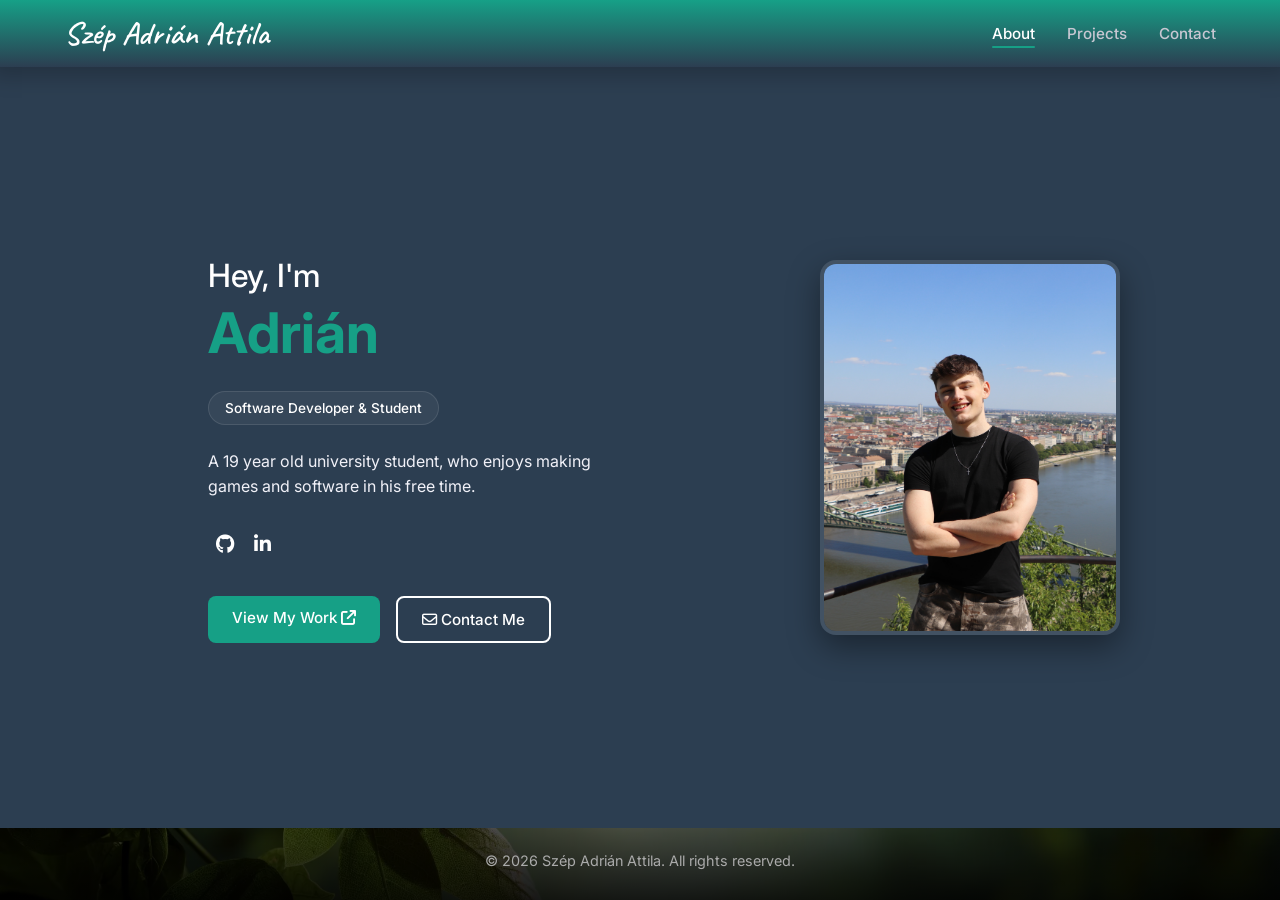
==== index.html @ e3cbb8a6 "Added alt to main image" ====
<!DOCTYPE html>
<html lang="en">
<head>
    <meta charset="UTF-8">
    <meta name="viewport" content="width=device-width, initial-scale=1.0">
    <title>Szép Adrián Attila - About</title>
    <link
        href="https://fonts.googleapis.com/css2?family=Caveat:wght@600&family=Inter:wght@300;400;500;600;700&display=swap"
        rel="stylesheet">
    <link rel="stylesheet" href="https://cdnjs.cloudflare.com/ajax/libs/font-awesome/6.4.0/css/all.min.css">
    <link rel="stylesheet" href="style/main.css">
    <link rel="stylesheet" href="style/index.css">
</head>
<body>
    <header>
        <nav class="navbar">
            <div class="logo">
                <span id="logo-name">Szép Adrián Attila</span>
            </div>
            <ul class="nav-links">
                <li><a href="index.html" class="active">About</a></li>
                <li><a href="projects.html">Projects</a></li>
                <li><a href="contact.html">Contact</a></li>
            </ul>
        </nav>
    </header>
    <main class="hero-section">
        <article class="hero-container">
            <div class="hero-content">
                <h1 class="greeting">Hey, I'm</h1>
                <h2 class="name">Adrián</h2>

                <div class="role-badge">
                    <i class="fa-solid fa-sparkles"></i> Software Developer & Student
                </div>
                <p class="bio">
                    A 19 year old university student, who enjoys making games and software in his free time.
                </p>
                <div class="social-icons">
                    <a href="https://github.com/szepad/"><i class="fa-brands fa-github"></i></a>
                    <a href="https://www.linkedin.com/in/adrian-szep/"><i class="fa-brands fa-linkedin-in"></i></a>
                </div>
                <div class="cta-buttons">
                    <a href="projects.html" class="btn btn-green">
                        View My Work <i class="fa-solid fa-arrow-up-right-from-square"></i>
                    </a>
                    <a href="contact.html" class="btn btn-transparent">
                        <i class="fa-regular fa-envelope"></i> Contact Me
                    </a>
                </div>
            </div>
        </article>
        <figure id="portre">
            <img src="media/en.JPG" alt="A smiling young man in a black t-shirt and camo shorts with arms crossed, overlooking Budapest and the Danube.">
        </figure>
    </main>
    <footer>
        <p>&copy; 2026 Szép Adrián Attila. All rights reserved.</p>
    </footer>
    <script src="scripts/main.js"></script>
</body>
</html>
---- style/main.css ----
/* 

bg - #2c3e51
green - #16a086

*/

* {
    margin: 0;
    padding: 0;
    box-sizing: border-box;
}

body {
    background-color: #2c3e51;
    /* background-image: radial-gradient(circle at 15% 50%, rgba(45, 20, 60, 0.4) 0%, transparent 50%),
        radial-gradient(circle at 85% 30%, rgba(20, 30, 80, 0.4) 0%, transparent 50%); */
    color: #ffffff;
    font-family: 'Inter', sans-serif;
    min-height: 100vh;
    display: flex;
    flex-direction: column;
    overflow-x: hidden;
}

header {
    color: #fff;
    position: sticky;
    top: 0;
    z-index: 100;
    height: 71px;
}

.navbar {
    display: flex;
    justify-content: space-between;
    align-items: center;
    padding: 1% 5%;
    margin: 0 auto;
    background-image: linear-gradient(to bottom, #16a087ff, #2c3e51bf);
    box-shadow: 0 0px 20px 10px rgba(0, 0, 0, 0.2);
}

.logo {
    font-family: 'Caveat', cursive;
    font-size: 2rem;
    font-weight: 600;
    color: #fff;
}

.nav-links {
    display: flex;
    list-style: none;
    gap: 2rem;
    align-items: center;
}

.nav-links a {
    text-decoration: none;
    color: #c7c7d2;
    font-size: 0.95rem;
    font-weight: 500;
    transition: color 0.3s ease;
    position: relative;
}

.nav-links a:hover,
.nav-links a.active {
    color: #ffffff;
}

.nav-links a.active::after {
    content: '';
    position: absolute;
    bottom: -5px;
    left: 0;
    width: 100%;
    height: 2px;
    background: linear-gradient(90deg, #16a086, #16a086);
    border-radius: 2px;
}

.cta-buttons {
    display: flex;
    gap: 1rem;
}

.btn {
    text-decoration: none;
    min-width: 150px;
    padding: 0.75rem 1.5rem;
    border-radius: 8px;
    font-weight: 500;
    font-size: 0.95rem;
    align-items: center;
    gap: 0.5rem;
    transition: opacity 0.3s ease;
    color: #fff;
    font-family: 'Inter', sans-serif;
    border-width: 0px;
}

.btn:hover {
    opacity: 0.8;
}

.btn-transparent {
    background-color: rgba(0,0,0,0);
    border: solid white 2px;
}

.btn-green {
    background-color: #16a086;
}

.btn-red {
    background-color: #e74c3c;
}

footer {
    color: #aaa;
    text-align: center;
    padding: 1.5rem 0;
    font-size: 0.9rem;
    height: 72px;

    background-image:
        linear-gradient(rgba(0, 0, 0, 0.7), rgba(0, 0, 0, 0.9)),
        url("../media/background.webp");
    background-size: cover;
    background-position: center;
    background-position-y: 0px;
    background-repeat: no-repeat;
}
---- style/index.css ----
.hero-section {
    padding-top: 5%;
    min-height: calc(100vh - 71px - 72px);
    display: flex;
    align-items: center;
    justify-content: space-between;
    gap: 2rem;
    
    max-width: 80%; 
    margin: 0 auto; 
    padding: 2rem;
}

.hero-container {
    display: flex;
    justify-content: space-between;
    align-items: center;
    flex: 1;
    padding: 0 5%;
    max-width: 70%;
    margin: 0 auto;
    width: 100%;
}

.hero-content {
    max-width: 75%;
}

.greeting {
    font-size: 2rem;
    font-weight: 500;
    margin-bottom: 0.2rem;
}

.name {
    font-size: 3.5rem;
    font-weight: 700;
    /* background: linear-gradient(90deg, #ff4d6d, #b92b27); */
    background: #16a086;
    background-clip: text;
    -webkit-background-clip: text;
    -webkit-text-fill-color: transparent;
    margin-bottom: 1.5rem;
}

.role-badge {
    display: inline-flex;
    align-items: center;
    background-color: rgba(255, 255, 255, 0.05);
    border: 1px solid rgba(255, 255, 255, 0.1);
    padding: 0.5rem 1rem;
    border-radius: 20px;
    font-size: 0.85rem;
    font-weight: 500;
    margin-bottom: 1.5rem;
}

.bio {
    color: #f1f1f8;
    line-height: 1.6;
    font-size: 1rem;
    margin-bottom: 2rem;
}

.social-icons {
    display: flex;
    gap: 1.2rem;
    margin-bottom: 2.5rem;
    margin-left: 0.5rem;
}

.social-icons a {
    color: #fff;
    font-size: 1.2rem;
    transition: transform 0.3s ease, color 0.3s ease;
}

.social-icons a:hover {
    color: #16a086;
    transform: translateY(-3px);
}

#portre img {
    width: 300px;
    max-width: 100%;
    height: auto;
    border-radius: 16px;
    border: 4px solid rgba(255, 255, 255, 0.1); 
    box-shadow: 0 12px 32px rgba(0, 0, 0, 0.4);
    transition: transform 0.3s ease, box-shadow 0.3s ease;
}

#portre img:hover {
    transform: translateY(-8px);
    box-shadow: 0 20px 40px rgba(0, 0, 0, 0.6);
    }

@media (max-width: 968px) {
    .hero-section {
        flex-direction: column;
        max-width: 95%;
    }

    .hero-container {
        flex-direction: column;
        text-align: center;
        padding-top: 2rem;
        max-width: 95%;
    }

    .hero-content {
        margin-bottom: 3rem;
        display: flex;
        flex-direction: column;
        align-items: center;
        max-width: 95%;
    }

    /* .nav-links {
        display: none;
    } */
}
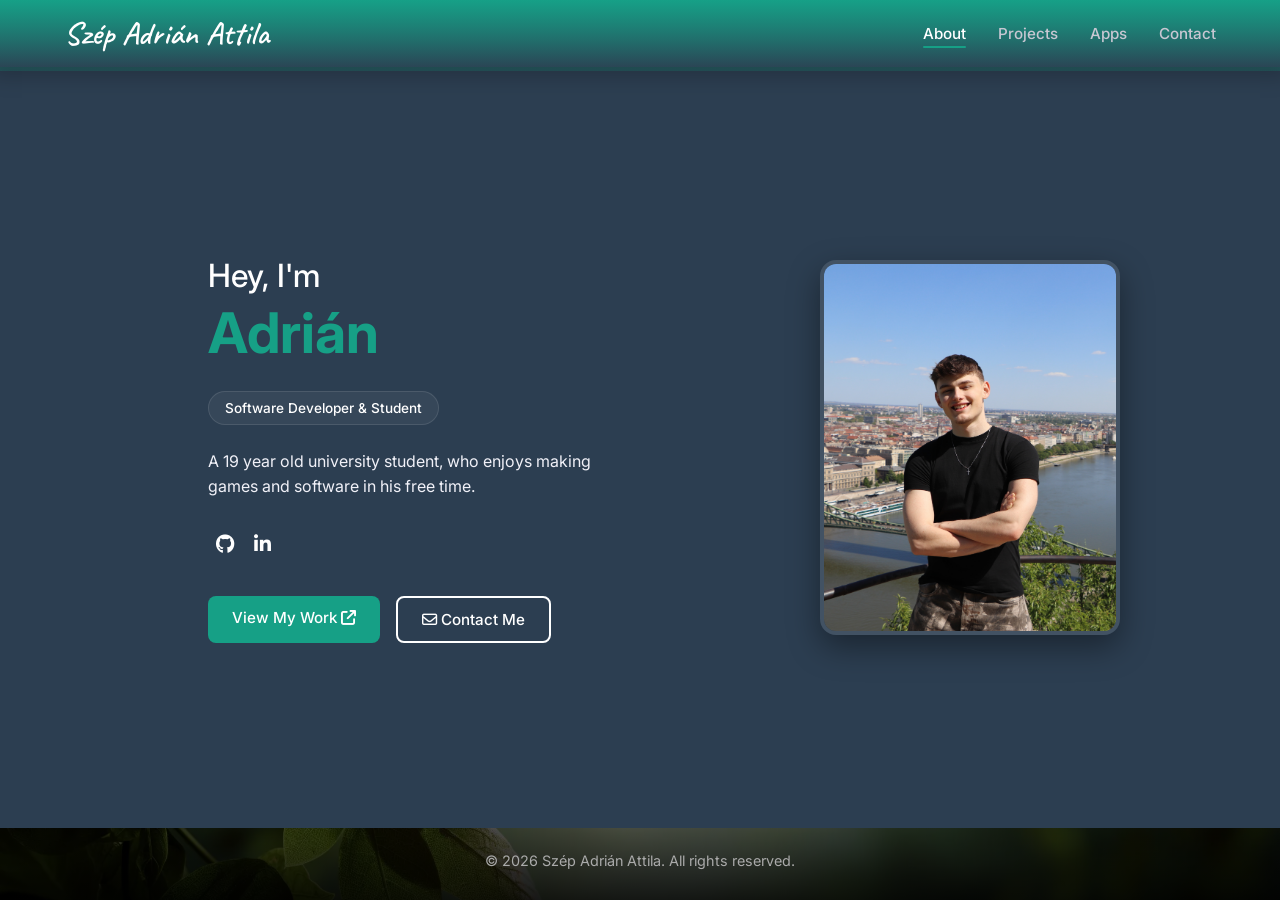
==== commit 0ad42aa1: "Apps page and privacy policy for bulkr. Also integrated web3forms for the contact page" ====
--- a/index.html
+++ b/index.html
@@ -5,8 +5,8 @@
     <meta name="viewport" content="width=device-width, initial-scale=1.0">
     <title>Szép Adrián Attila - About</title>
     <link
-        href="https://fonts.googleapis.com/css2?family=Caveat:wght@600&family=Inter:wght@300;400;500;600;700&display=swap"
-        rel="stylesheet">
+    href="https://fonts.googleapis.com/css2?family=Caveat:wght@600&family=Inter:wght@300;400;500;600;700&display=swap"
+    rel="stylesheet">
     <link rel="stylesheet" href="https://cdnjs.cloudflare.com/ajax/libs/font-awesome/6.4.0/css/all.min.css">
     <link rel="stylesheet" href="style/main.css">
     <link rel="stylesheet" href="style/index.css">
@@ -20,39 +20,42 @@
             <ul class="nav-links">
                 <li><a href="index.html" class="active">About</a></li>
                 <li><a href="projects.html">Projects</a></li>
+                <li><a href="apps.html">Apps</a></li>
                 <li><a href="contact.html">Contact</a></li>
             </ul>
         </nav>
     </header>
-    <main class="hero-section">
-        <article class="hero-container">
-            <div class="hero-content">
-                <h1 class="greeting">Hey, I'm</h1>
-                <h2 class="name">Adrián</h2>
+    <main>
+        <section class="hero-section">
+            <article class="hero-container">
+                <div class="hero-content">
+                    <h1 class="greeting">Hey, I'm</h1>
+                    <h2 class="name">Adrián</h2>
 
-                <div class="role-badge">
-                    <i class="fa-solid fa-sparkles"></i> Software Developer & Student
+                    <div class="role-badge">
+                        <i class="fa-solid fa-sparkles"></i> Software Developer & Student
+                    </div>
+                    <p class="bio">
+                        A 19 year old university student, who enjoys making games and software in his free time.
+                    </p>
+                    <div class="social-icons">
+                        <a href="https://github.com/szepad/" target="_blank"><i class="fa-brands fa-github"></i></a>
+                        <a href="https://www.linkedin.com/in/adrian-szep/" target="_blank"><i class="fa-brands fa-linkedin-in"></i></a>
+                    </div>
+                    <div class="cta-buttons">
+                        <a href="projects.html" class="btn btn-green">
+                            View My Work <i class="fa-solid fa-arrow-up-right-from-square"></i>
+                        </a>
+                        <a href="contact.html" class="btn btn-transparent">
+                            <i class="fa-regular fa-envelope"></i> Contact Me
+                        </a>
+                    </div>
                 </div>
-                <p class="bio">
-                    A 19 year old university student, who enjoys making games and software in his free time.
-                </p>
-                <div class="social-icons">
-                    <a href="https://github.com/szepad/"><i class="fa-brands fa-github"></i></a>
-                    <a href="https://www.linkedin.com/in/adrian-szep/"><i class="fa-brands fa-linkedin-in"></i></a>
-                </div>
-                <div class="cta-buttons">
-                    <a href="projects.html" class="btn btn-green">
-                        View My Work <i class="fa-solid fa-arrow-up-right-from-square"></i>
-                    </a>
-                    <a href="contact.html" class="btn btn-transparent">
-                        <i class="fa-regular fa-envelope"></i> Contact Me
-                    </a>
-                </div>
-            </div>
-        </article>
-        <figure id="portre">
-            <img src="media/en.JPG" alt="A smiling young man in a black t-shirt and camo shorts with arms crossed, overlooking Budapest and the Danube.">
-        </figure>
+            </article>
+            <figure id="portre">
+                <img src="media/en.JPG" alt="A smiling young man in a black t-shirt and camo shorts with arms crossed, overlooking Budapest and the Danube.">
+            </figure>
+        </section>
     </main>
     <footer>
         <p>&copy; 2026 Szép Adrián Attila. All rights reserved.</p>
--- a/style/main.css
+++ b/style/main.css
@@ -11,8 +11,16 @@
     box-sizing: border-box;
 }
 
+html, body {
+    background-color: #111111; 
+}
+
+main {
+    background-color: #2c3e51;
+}
+
 body {
-    background-color: #2c3e51;
+    /* background-color: #2c3e51; */
     /* background-image: radial-gradient(circle at 15% 50%, rgba(45, 20, 60, 0.4) 0%, transparent 50%),
         radial-gradient(circle at 85% 30%, rgba(20, 30, 80, 0.4) 0%, transparent 50%); */
     color: #ffffff;
@@ -29,6 +37,8 @@
     top: 0;
     z-index: 100;
     height: 71px;
+    background-color: #16a086;
+    background-image: linear-gradient(to bottom, #16a087ff, #2c3e51bf);
 }
 
 .navbar {
--- a/style/index.css
+++ b/style/index.css
@@ -90,10 +90,10 @@
     transition: transform 0.3s ease, box-shadow 0.3s ease;
 }
 
-#portre img:hover {
+/* #portre img:hover {
     transform: translateY(-8px);
     box-shadow: 0 20px 40px rgba(0, 0, 0, 0.6);
-    }
+} */
 
 @media (max-width: 968px) {
     .hero-section {
@@ -119,4 +119,10 @@
     /* .nav-links {
         display: none;
     } */
+}
+
+@media (max-width: 475px) {
+    .cta-buttons {
+        flex-direction: column;
+    }
 }
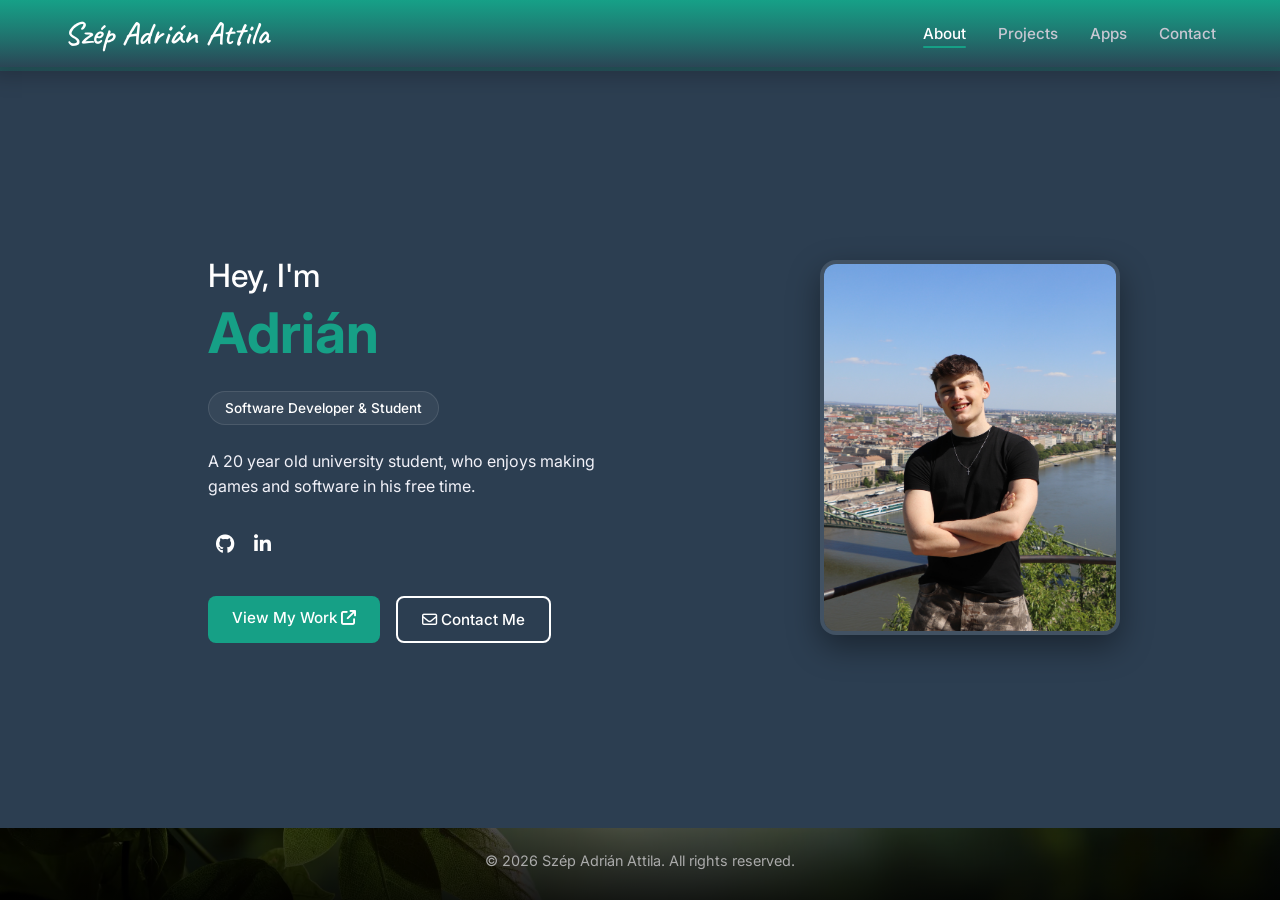
==== commit 70976bea: "Changed 19 to 20 and also some typos" ====
--- a/index.html
+++ b/index.html
@@ -36,7 +36,7 @@
                         <i class="fa-solid fa-sparkles"></i> Software Developer & Student
                     </div>
                     <p class="bio">
-                        A 19 year old university student, who enjoys making games and software in his free time.
+                        A 20 year old university student, who enjoys making games and software in his free time.
                     </p>
                     <div class="social-icons">
                         <a href="https://github.com/szepad/" target="_blank"><i class="fa-brands fa-github"></i></a>
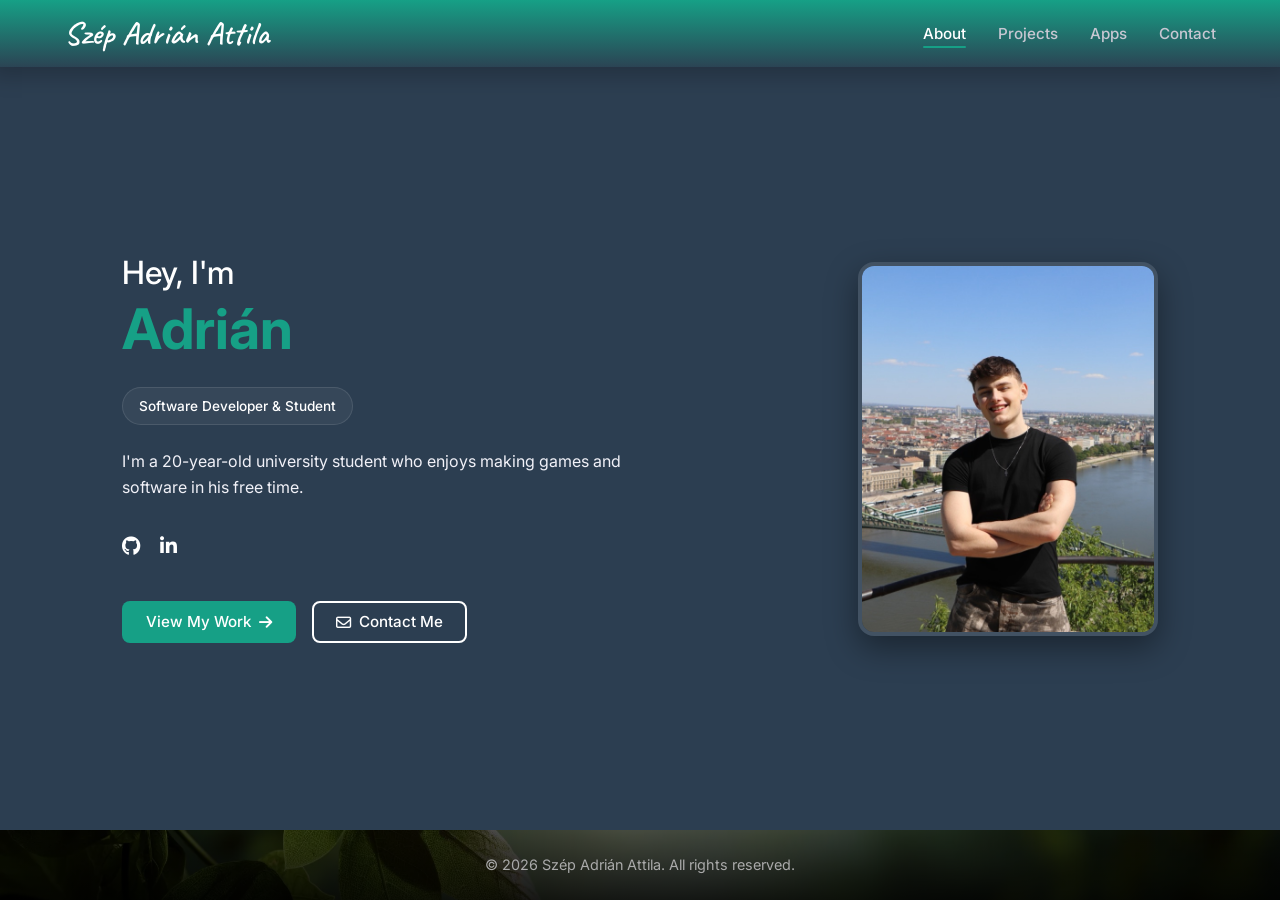
==== commit 1a7e8bb3: "Rework site: fix visual bugs, mobile nav, smaller media" ====
--- a/index.html
+++ b/index.html
@@ -4,62 +4,72 @@
     <meta charset="UTF-8">
     <meta name="viewport" content="width=device-width, initial-scale=1.0">
     <title>Szép Adrián Attila - About</title>
-    <link
-    href="https://fonts.googleapis.com/css2?family=Caveat:wght@600&family=Inter:wght@300;400;500;600;700&display=swap"
-    rel="stylesheet">
+    <meta name="description" content="Szép Adrián Attila is a software developer and university student who makes games and apps.">
+    <meta name="theme-color" content="#16a086">
+    <meta property="og:type" content="website">
+    <meta property="og:site_name" content="Szép Adrián Attila">
+    <meta property="og:title" content="Szép Adrián Attila - About">
+    <meta property="og:description" content="Software developer and university student who makes games and apps.">
+    <meta property="og:url" content="https://szepad.github.io/">
+    <meta property="og:image" content="https://szepad.github.io/media/portrait.jpg">
+    <meta name="twitter:card" content="summary">
+    <link rel="icon" href="favicon.svg" type="image/svg+xml">
+    <link rel="preconnect" href="https://fonts.googleapis.com">
+    <link rel="preconnect" href="https://fonts.gstatic.com" crossorigin>
+    <link rel="stylesheet" href="https://fonts.googleapis.com/css2?family=Caveat:wght@600&family=Inter:wght@400;500;600;700&display=swap">
     <link rel="stylesheet" href="https://cdnjs.cloudflare.com/ajax/libs/font-awesome/6.4.0/css/all.min.css">
     <link rel="stylesheet" href="style/main.css">
     <link rel="stylesheet" href="style/index.css">
 </head>
 <body>
     <header>
-        <nav class="navbar">
-            <div class="logo">
-                <span id="logo-name">Szép Adrián Attila</span>
-            </div>
-            <ul class="nav-links">
-                <li><a href="index.html" class="active">About</a></li>
+        <nav class="navbar" aria-label="Main">
+            <a href="index.html" class="logo">Szép Adrián<span class="logo-extra"> Attila</span></a>
+            <button class="nav-toggle" type="button" aria-expanded="false" aria-controls="nav-links" aria-label="Menu">
+                <i class="fa-solid fa-bars icon-open" aria-hidden="true"></i>
+                <i class="fa-solid fa-xmark icon-close" aria-hidden="true"></i>
+            </button>
+            <ul class="nav-links" id="nav-links">
+                <li><a href="index.html" aria-current="page">About</a></li>
                 <li><a href="projects.html">Projects</a></li>
                 <li><a href="apps.html">Apps</a></li>
                 <li><a href="contact.html">Contact</a></li>
             </ul>
         </nav>
     </header>
+
     <main>
         <section class="hero-section">
-            <article class="hero-container">
-                <div class="hero-content">
-                    <h1 class="greeting">Hey, I'm</h1>
-                    <h2 class="name">Adrián</h2>
+            <div class="hero-content">
+                <p class="greeting">Hey, I'm</p>
+                <h1 class="name">Adrián</h1>
 
-                    <div class="role-badge">
-                        <i class="fa-solid fa-sparkles"></i> Software Developer & Student
-                    </div>
-                    <p class="bio">
-                        A 20 year old university student, who enjoys making games and software in his free time.
-                    </p>
-                    <div class="social-icons">
-                        <a href="https://github.com/szepad/" target="_blank"><i class="fa-brands fa-github"></i></a>
-                        <a href="https://www.linkedin.com/in/adrian-szep/" target="_blank"><i class="fa-brands fa-linkedin-in"></i></a>
-                    </div>
-                    <div class="cta-buttons">
-                        <a href="projects.html" class="btn btn-green">
-                            View My Work <i class="fa-solid fa-arrow-up-right-from-square"></i>
-                        </a>
-                        <a href="contact.html" class="btn btn-transparent">
-                            <i class="fa-regular fa-envelope"></i> Contact Me
-                        </a>
-                    </div>
+                <div class="role-badge">Software Developer &amp; Student</div>
+                <p class="bio">
+                    I'm a 20-year-old university student who enjoys making games and software in his free time.
+                </p>
+                <div class="social-icons">
+                    <a href="https://github.com/szepad/" target="_blank" rel="noopener" aria-label="GitHub"><i class="fa-brands fa-github" aria-hidden="true"></i></a>
+                    <a href="https://www.linkedin.com/in/adrian-szep/" target="_blank" rel="noopener" aria-label="LinkedIn"><i class="fa-brands fa-linkedin-in" aria-hidden="true"></i></a>
                 </div>
-            </article>
-            <figure id="portre">
-                <img src="media/en.JPG" alt="A smiling young man in a black t-shirt and camo shorts with arms crossed, overlooking Budapest and the Danube.">
+                <div class="cta-buttons">
+                    <a href="projects.html" class="btn btn-green">
+                        View My Work <i class="fa-solid fa-arrow-right" aria-hidden="true"></i>
+                    </a>
+                    <a href="contact.html" class="btn btn-transparent">
+                        <i class="fa-regular fa-envelope" aria-hidden="true"></i> Contact Me
+                    </a>
+                </div>
+            </div>
+            <figure class="portrait">
+                <img src="media/portrait.jpg" width="640" height="803" alt="A smiling young man in a black t-shirt and camo shorts with arms crossed, overlooking Budapest and the Danube.">
             </figure>
         </section>
     </main>
+
     <footer>
         <p>&copy; 2026 Szép Adrián Attila. All rights reserved.</p>
     </footer>
     <script src="scripts/main.js"></script>
 </body>
-</html>+</html>
--- a/style/main.css
+++ b/style/main.css
@@ -1,61 +1,106 @@
-/* 
-
-bg - #2c3e51
-green - #16a086
-
-*/
-
-* {
+/* Shared styles for every page */
+
+:root {
+    --green: #16a086;
+    --bg: #2c3e51;
+    --bg-deep: #111111;
+    --header-bottom: #2b4454;
+    --surface: rgba(0, 0, 0, 0.2);
+    --text: #ffffff;
+    --text-soft: #f1f1f8;
+    --muted: #c7c7d2;
+    --danger: #e74c3c;
+    --success: #27ae60;
+    --radius: 12px;
+    --shadow: 0 6px 16px rgba(0, 0, 0, 0.35);
+}
+
+*,
+*::before,
+*::after {
     margin: 0;
     padding: 0;
     box-sizing: border-box;
 }
 
-html, body {
-    background-color: #111111; 
+html {
+    background-color: var(--bg-deep);
+}
+
+body {
+    min-height: 100vh;
+    min-height: 100dvh;
+    display: flex;
+    flex-direction: column;
+    background-color: var(--bg-deep);
+    color: var(--text);
+    font-family: 'Inter', sans-serif;
+    line-height: 1.5;
 }
 
 main {
-    background-color: #2c3e51;
-}
-
-body {
-    /* background-color: #2c3e51; */
-    /* background-image: radial-gradient(circle at 15% 50%, rgba(45, 20, 60, 0.4) 0%, transparent 50%),
-        radial-gradient(circle at 85% 30%, rgba(20, 30, 80, 0.4) 0%, transparent 50%); */
-    color: #ffffff;
-    font-family: 'Inter', sans-serif;
-    min-height: 100vh;
-    display: flex;
-    flex-direction: column;
-    overflow-x: hidden;
-}
+    flex: 1;
+    background-color: var(--bg);
+}
+
+img,
+video {
+    display: block;
+    max-width: 100%;
+}
+
+button,
+input,
+textarea,
+select {
+    font: inherit;
+    color: inherit;
+}
+
+:focus-visible {
+    outline: 2px solid var(--text);
+    outline-offset: 3px;
+}
+
+.visually-hidden {
+    position: absolute;
+    width: 1px;
+    height: 1px;
+    padding: 0;
+    margin: -1px;
+    overflow: hidden;
+    clip: rect(0, 0, 0, 0);
+    white-space: nowrap;
+    border: 0;
+}
+
+/* Header & navigation */
 
 header {
-    color: #fff;
     position: sticky;
     top: 0;
     z-index: 100;
-    height: 71px;
-    background-color: #16a086;
-    background-image: linear-gradient(to bottom, #16a087ff, #2c3e51bf);
+    background-image: linear-gradient(to bottom, var(--green), var(--header-bottom));
+    box-shadow: 0 0 20px 10px rgba(0, 0, 0, 0.2);
 }
 
 .navbar {
+    position: relative;
     display: flex;
     justify-content: space-between;
     align-items: center;
-    padding: 1% 5%;
-    margin: 0 auto;
-    background-image: linear-gradient(to bottom, #16a087ff, #2c3e51bf);
-    box-shadow: 0 0px 20px 10px rgba(0, 0, 0, 0.2);
+    gap: 1rem;
+    padding: 0.85rem clamp(1rem, 5vw, 4.5rem);
 }
 
 .logo {
     font-family: 'Caveat', cursive;
     font-size: 2rem;
     font-weight: 600;
-    color: #fff;
+    line-height: 1.25;
+    color: var(--text);
+    text-decoration: none;
+    white-space: nowrap;
 }
 
 .nav-links {
@@ -66,79 +111,277 @@
 }
 
 .nav-links a {
-    text-decoration: none;
-    color: #c7c7d2;
+    position: relative;
+    color: var(--muted);
     font-size: 0.95rem;
     font-weight: 500;
+    text-decoration: none;
     transition: color 0.3s ease;
-    position: relative;
 }
 
 .nav-links a:hover,
-.nav-links a.active {
-    color: #ffffff;
-}
-
-.nav-links a.active::after {
+.nav-links a[aria-current="page"] {
+    color: var(--text);
+}
+
+.nav-links a[aria-current="page"]::after {
     content: '';
     position: absolute;
     bottom: -5px;
     left: 0;
     width: 100%;
     height: 2px;
-    background: linear-gradient(90deg, #16a086, #16a086);
+    background: var(--green);
     border-radius: 2px;
 }
 
+.nav-toggle {
+    display: none;
+    width: 44px;
+    height: 44px;
+    margin-right: -10px;
+    background: none;
+    border: 0;
+    border-radius: 8px;
+    font-size: 1.4rem;
+    cursor: pointer;
+}
+
+.nav-toggle .icon-close,
+.nav-toggle[aria-expanded="true"] .icon-open {
+    display: none;
+}
+
+.nav-toggle[aria-expanded="true"] .icon-close {
+    display: inline-block;
+}
+
+@media (max-width: 700px) {
+    .nav-toggle {
+        display: inline-flex;
+        align-items: center;
+        justify-content: center;
+    }
+
+    .nav-links {
+        display: none;
+        position: absolute;
+        top: 100%;
+        left: 0;
+        right: 0;
+        flex-direction: column;
+        align-items: stretch;
+        gap: 0;
+        padding: 0.5rem 0;
+        background-color: var(--header-bottom);
+        box-shadow: 0 12px 20px rgba(0, 0, 0, 0.3);
+    }
+
+    .nav-toggle[aria-expanded="true"] + .nav-links {
+        display: flex;
+        animation: dropDown 0.2s ease;
+    }
+
+    .nav-links a {
+        display: block;
+        padding: 0.85rem clamp(1rem, 5vw, 4.5rem);
+        font-size: 1.05rem;
+    }
+
+    .nav-links a[aria-current="page"] {
+        box-shadow: inset 3px 0 0 var(--green);
+    }
+
+    .nav-links a[aria-current="page"]::after {
+        display: none;
+    }
+}
+
+@media (max-width: 360px) {
+    .logo-extra {
+        display: none;
+    }
+}
+
+@keyframes dropDown {
+    from { opacity: 0; transform: translateY(-6px); }
+    to { opacity: 1; transform: translateY(0); }
+}
+
+/* Buttons */
+
 .cta-buttons {
     display: flex;
+    flex-wrap: wrap;
     gap: 1rem;
 }
 
 .btn {
+    display: inline-flex;
+    align-items: center;
+    justify-content: center;
+    gap: 0.5rem;
+    min-width: 150px;
+    /* 2px less than the visual padding, because every button has a 2px border */
+    padding: calc(0.75rem - 2px) calc(1.5rem - 2px);
+    border: 2px solid transparent;
+    border-radius: 8px;
+    color: var(--text);
+    font-size: 0.95rem;
+    font-weight: 500;
+    line-height: 1.2;
     text-decoration: none;
-    min-width: 150px;
-    padding: 0.75rem 1.5rem;
-    border-radius: 8px;
-    font-weight: 500;
-    font-size: 0.95rem;
-    align-items: center;
-    gap: 0.5rem;
-    transition: opacity 0.3s ease;
-    color: #fff;
-    font-family: 'Inter', sans-serif;
-    border-width: 0px;
+    cursor: pointer;
+    transition: opacity 0.3s ease, background-color 0.3s ease;
 }
 
 .btn:hover {
     opacity: 0.8;
 }
 
+.btn:disabled {
+    cursor: not-allowed;
+    opacity: 0.8;
+}
+
+.btn-green {
+    background-color: var(--green);
+}
+
 .btn-transparent {
-    background-color: rgba(0,0,0,0);
-    border: solid white 2px;
-}
-
-.btn-green {
-    background-color: #16a086;
-}
-
-.btn-red {
-    background-color: #e74c3c;
-}
+    background-color: transparent;
+    border-color: var(--text);
+}
+
+.btn.is-success {
+    background-color: var(--success);
+    border-color: transparent;
+}
+
+.btn.is-error {
+    background-color: var(--danger);
+    border-color: transparent;
+}
+
+/* Social icon row (home + contact) */
+
+.social-icons {
+    display: flex;
+    gap: 1.2rem;
+}
+
+.social-icons a,
+.social-icons button {
+    color: var(--text);
+    font-size: 1.2rem;
+    background: none;
+    border: 0;
+    cursor: pointer;
+    transition: transform 0.3s ease, color 0.3s ease;
+}
+
+.social-icons a:hover,
+.social-icons button:hover {
+    color: var(--green);
+    transform: translateY(-3px);
+}
+
+/* Cards */
+
+.card-surface {
+    background: var(--surface);
+    border-radius: var(--radius);
+    box-shadow: 0 4px 30px rgba(0, 0, 0, 0.1);
+}
+
+/* Popups (native <dialog>) */
+
+dialog.lightbox {
+    width: 100%;
+    height: 100%;
+    max-width: none;
+    max-height: none;
+    padding: 0;
+    border: 0;
+    background: transparent;
+    color: var(--text);
+}
+
+dialog.lightbox[open] {
+    display: grid;
+    place-items: center;
+    animation: fadeIn 0.25s ease;
+}
+
+dialog.lightbox::backdrop {
+    background: rgba(10, 14, 20, 0.85);
+    backdrop-filter: blur(8px);
+    -webkit-backdrop-filter: blur(8px);
+}
+
+dialog.lightbox[open] .lightbox-media {
+    animation: zoomIn 0.3s ease;
+}
+
+.dialog-close {
+    position: absolute;
+    top: 0.75rem;
+    right: 0.75rem;
+    z-index: 1;
+    width: 48px;
+    height: 48px;
+    display: inline-flex;
+    align-items: center;
+    justify-content: center;
+    background: rgba(0, 0, 0, 0.35);
+    border: 0;
+    border-radius: 50%;
+    color: var(--muted);
+    font-size: 1.6rem;
+    cursor: pointer;
+    transition: color 0.3s ease, background-color 0.3s ease;
+}
+
+.dialog-close:hover {
+    color: var(--green);
+    background: rgba(0, 0, 0, 0.6);
+}
+
+html:has(dialog[open]) {
+    overflow: hidden;
+}
+
+@keyframes fadeIn {
+    from { opacity: 0; }
+    to { opacity: 1; }
+}
+
+@keyframes zoomIn {
+    from { transform: scale(0.9); opacity: 0; }
+    to { transform: scale(1); opacity: 1; }
+}
+
+/* Footer */
 
 footer {
+    padding: 1.5rem 1rem;
     color: #aaa;
+    font-size: 0.9rem;
     text-align: center;
-    padding: 1.5rem 0;
-    font-size: 0.9rem;
-    height: 72px;
-
     background-image:
         linear-gradient(rgba(0, 0, 0, 0.7), rgba(0, 0, 0, 0.9)),
         url("../media/background.webp");
     background-size: cover;
-    background-position: center;
-    background-position-y: 0px;
+    background-position: center top;
     background-repeat: no-repeat;
-}+}
+
+@media (prefers-reduced-motion: reduce) {
+    *,
+    *::before,
+    *::after {
+        animation-duration: 0.01ms !important;
+        animation-iteration-count: 1 !important;
+        transition-duration: 0.01ms !important;
+    }
+}
--- a/style/index.css
+++ b/style/index.css
@@ -1,45 +1,36 @@
+main {
+    display: flex;
+}
+
 .hero-section {
-    padding-top: 5%;
-    min-height: calc(100vh - 71px - 72px);
+    flex: 1;
     display: flex;
     align-items: center;
     justify-content: space-between;
-    gap: 2rem;
-    
-    max-width: 80%; 
-    margin: 0 auto; 
-    padding: 2rem;
-}
-
-.hero-container {
-    display: flex;
-    justify-content: space-between;
-    align-items: center;
-    flex: 1;
-    padding: 0 5%;
-    max-width: 70%;
+    gap: 3rem;
+    width: 100%;
+    max-width: 1100px;
     margin: 0 auto;
-    width: 100%;
+    padding: 4rem 2rem;
 }
 
 .hero-content {
-    max-width: 75%;
+    flex: 1;
+    max-width: 560px;
 }
 
 .greeting {
     font-size: 2rem;
     font-weight: 500;
+    line-height: 1.2;
     margin-bottom: 0.2rem;
 }
 
 .name {
     font-size: 3.5rem;
     font-weight: 700;
-    /* background: linear-gradient(90deg, #ff4d6d, #b92b27); */
-    background: #16a086;
-    background-clip: text;
-    -webkit-background-clip: text;
-    -webkit-text-fill-color: transparent;
+    line-height: 1.2;
+    color: var(--green);
     margin-bottom: 1.5rem;
 }
 
@@ -56,73 +47,55 @@
 }
 
 .bio {
-    color: #f1f1f8;
+    color: var(--text-soft);
     line-height: 1.6;
-    font-size: 1rem;
     margin-bottom: 2rem;
 }
 
-.social-icons {
-    display: flex;
-    gap: 1.2rem;
+.hero-content .social-icons {
     margin-bottom: 2.5rem;
-    margin-left: 0.5rem;
 }
 
-.social-icons a {
-    color: #fff;
-    font-size: 1.2rem;
-    transition: transform 0.3s ease, color 0.3s ease;
+.portrait {
+    flex-shrink: 0;
 }
 
-.social-icons a:hover {
-    color: #16a086;
-    transform: translateY(-3px);
-}
-
-#portre img {
+.portrait img {
     width: 300px;
-    max-width: 100%;
     height: auto;
     border-radius: 16px;
-    border: 4px solid rgba(255, 255, 255, 0.1); 
+    border: 4px solid rgba(255, 255, 255, 0.1);
     box-shadow: 0 12px 32px rgba(0, 0, 0, 0.4);
-    transition: transform 0.3s ease, box-shadow 0.3s ease;
 }
-
-/* #portre img:hover {
-    transform: translateY(-8px);
-    box-shadow: 0 20px 40px rgba(0, 0, 0, 0.6);
-} */
 
 @media (max-width: 968px) {
     .hero-section {
         flex-direction: column;
-        max-width: 95%;
-    }
-
-    .hero-container {
-        flex-direction: column;
+        justify-content: center;
         text-align: center;
-        padding-top: 2rem;
-        max-width: 95%;
+        padding: 3rem 1.5rem;
     }
 
     .hero-content {
-        margin-bottom: 3rem;
         display: flex;
         flex-direction: column;
         align-items: center;
-        max-width: 95%;
     }
 
-    /* .nav-links {
-        display: none;
-    } */
+    .hero-content .social-icons,
+    .hero-content .cta-buttons {
+        justify-content: center;
+    }
 }
 
 @media (max-width: 475px) {
-    .cta-buttons {
+    .name {
+        font-size: 3rem;
+    }
+
+    .hero-content .cta-buttons {
         flex-direction: column;
+        width: 100%;
+        max-width: 280px;
     }
-}+}
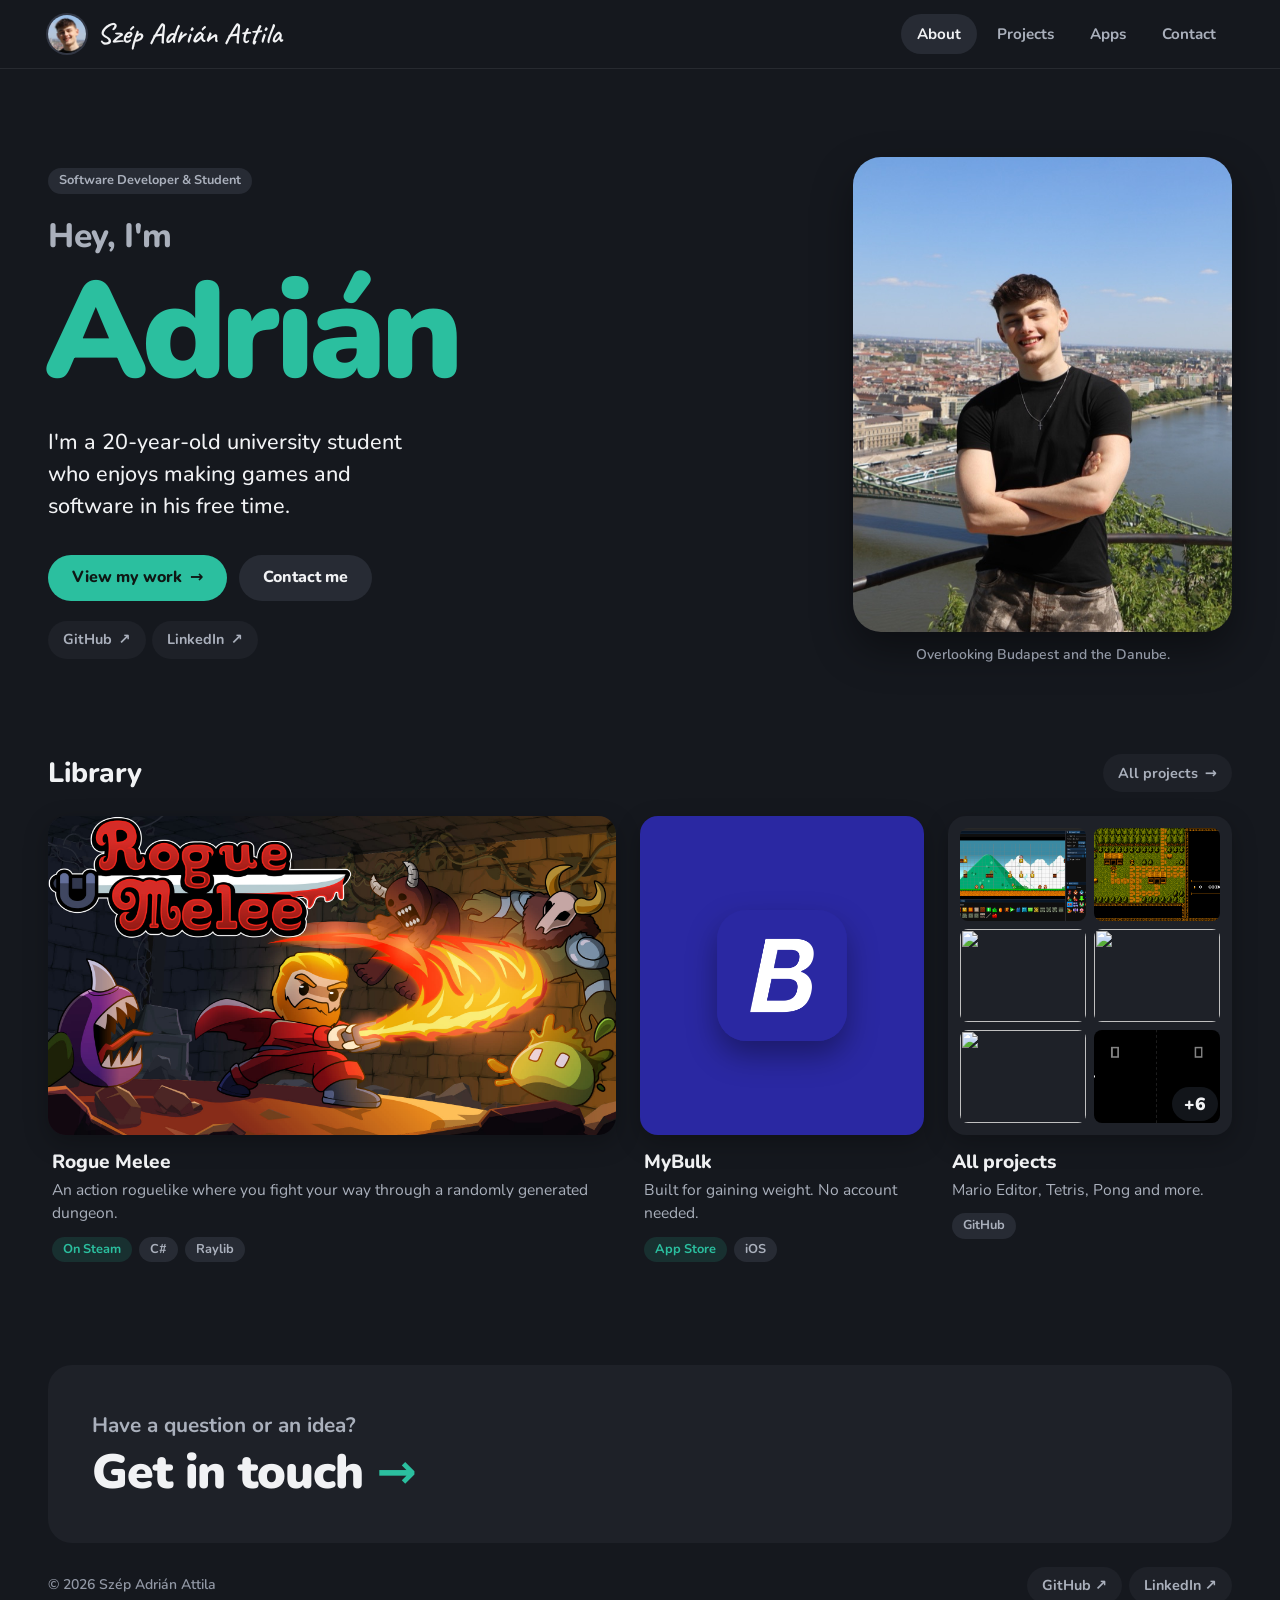
==== commit 1a3cdc3c: "Redesigned the site" ====
--- a/index.html
+++ b/index.html
@@ -5,7 +5,7 @@
     <meta name="viewport" content="width=device-width, initial-scale=1.0">
     <title>Szép Adrián Attila - About</title>
     <meta name="description" content="Szép Adrián Attila is a software developer and university student who makes games and apps.">
-    <meta name="theme-color" content="#16a086">
+    <meta name="theme-color" content="#15181e">
     <meta property="og:type" content="website">
     <meta property="og:site_name" content="Szép Adrián Attila">
     <meta property="og:title" content="Szép Adrián Attila - About">
@@ -16,59 +16,111 @@
     <link rel="icon" href="favicon.svg" type="image/svg+xml">
     <link rel="preconnect" href="https://fonts.googleapis.com">
     <link rel="preconnect" href="https://fonts.gstatic.com" crossorigin>
-    <link rel="stylesheet" href="https://fonts.googleapis.com/css2?family=Caveat:wght@600&family=Inter:wght@400;500;600;700&display=swap">
-    <link rel="stylesheet" href="https://cdnjs.cloudflare.com/ajax/libs/font-awesome/6.4.0/css/all.min.css">
+    <link rel="stylesheet" href="https://fonts.googleapis.com/css2?family=Caveat:wght@600&family=Nunito:ital,wght@0,400..900;1,400..900&display=swap">
     <link rel="stylesheet" href="style/main.css">
     <link rel="stylesheet" href="style/index.css">
 </head>
 <body>
-    <header>
-        <nav class="navbar" aria-label="Main">
-            <a href="index.html" class="logo">Szép Adrián<span class="logo-extra"> Attila</span></a>
-            <button class="nav-toggle" type="button" aria-expanded="false" aria-controls="nav-links" aria-label="Menu">
-                <i class="fa-solid fa-bars icon-open" aria-hidden="true"></i>
-                <i class="fa-solid fa-xmark icon-close" aria-hidden="true"></i>
+    <a class="skip-link" href="#main">Skip to content</a>
+    <header class="site-header">
+        <div class="wrap header-inner">
+            <a class="brand" href="index.html"><img src="media/avatar.jpg" width="80" height="80" alt=""><span class="signature">Szép Adrián Attila</span></a>
+            <button class="menu-toggle" type="button" aria-expanded="false" aria-controls="site-nav">
+                <span class="when-closed">Menu</span><span class="when-open">Close</span>
             </button>
-            <ul class="nav-links" id="nav-links">
-                <li><a href="index.html" aria-current="page">About</a></li>
-                <li><a href="projects.html">Projects</a></li>
-                <li><a href="apps.html">Apps</a></li>
-                <li><a href="contact.html">Contact</a></li>
-            </ul>
-        </nav>
+            <nav class="site-nav" id="site-nav" aria-label="Main">
+                <a href="index.html" aria-current="page"><span class="nav-num" aria-hidden="true">01</span>About</a>
+                <a href="projects.html"><span class="nav-num" aria-hidden="true">02</span>Projects</a>
+                <a href="apps.html"><span class="nav-num" aria-hidden="true">03</span>Apps</a>
+                <a href="contact.html"><span class="nav-num" aria-hidden="true">04</span>Contact</a>
+            </nav>
+        </div>
     </header>
 
-    <main>
-        <section class="hero-section">
-            <div class="hero-content">
-                <p class="greeting">Hey, I'm</p>
-                <h1 class="name">Adrián</h1>
+    <main id="main">
+        <section class="wrap hero">
+            <div class="hero-text">
+                <span class="chip">Software Developer &amp; Student</span>
+                <h1>
+                    <span class="hero-greeting">Hey, I'm</span>
+                    <span class="hero-name">Adrián</span>
+                </h1>
+                <p class="hero-bio">I'm a 20-year-old university student who enjoys making games and software in his free time.</p>
+                <div class="hero-actions">
+                    <a class="btn btn-primary" href="projects.html">View my work <span class="arrow" aria-hidden="true">→</span></a>
+                    <a class="btn" href="contact.html">Contact me</a>
+                </div>
+                <ul class="hero-links">
+                    <li><a class="pill" href="https://github.com/szepad/" target="_blank" rel="noopener">GitHub <span class="arrow arrow-ne" aria-hidden="true">↗</span></a></li>
+                    <li><a class="pill" href="https://www.linkedin.com/in/adrian-szep/" target="_blank" rel="noopener">LinkedIn <span class="arrow arrow-ne" aria-hidden="true">↗</span></a></li>
+                </ul>
+            </div>
+            <figure class="hero-portrait">
+                <img src="media/portrait.jpg" width="640" height="803" alt="A smiling young man in a black t-shirt and camo shorts with arms crossed, overlooking Budapest and the Danube.">
+                <figcaption>Overlooking Budapest and the Danube.</figcaption>
+            </figure>
+        </section>
 
-                <div class="role-badge">Software Developer &amp; Student</div>
-                <p class="bio">
-                    I'm a 20-year-old university student who enjoys making games and software in his free time.
-                </p>
-                <div class="social-icons">
-                    <a href="https://github.com/szepad/" target="_blank" rel="noopener" aria-label="GitHub"><i class="fa-brands fa-github" aria-hidden="true"></i></a>
-                    <a href="https://www.linkedin.com/in/adrian-szep/" target="_blank" rel="noopener" aria-label="LinkedIn"><i class="fa-brands fa-linkedin-in" aria-hidden="true"></i></a>
-                </div>
-                <div class="cta-buttons">
-                    <a href="projects.html" class="btn btn-green">
-                        View My Work <i class="fa-solid fa-arrow-right" aria-hidden="true"></i>
-                    </a>
-                    <a href="contact.html" class="btn btn-transparent">
-                        <i class="fa-regular fa-envelope" aria-hidden="true"></i> Contact Me
-                    </a>
-                </div>
+        <section class="wrap library" aria-labelledby="library-title">
+            <div class="shelf-head">
+                <h2 id="library-title">Library</h2>
+                <a class="pill" href="projects.html">All projects <span class="arrow" aria-hidden="true">→</span></a>
             </div>
-            <figure class="portrait">
-                <img src="media/portrait.jpg" width="640" height="803" alt="A smiling young man in a black t-shirt and camo shorts with arms crossed, overlooking Budapest and the Danube.">
-            </figure>
+            <div class="shelf">
+                <a class="tile tile-wide" href="projects.html#rogue-melee">
+                    <div class="tile-art">
+                        <img src="media/trailer_thumbnail.jpg" width="1920" height="1080" loading="lazy" alt="Rogue Melee key art: a red-caped hero blasting fire at a crowd of monsters.">
+                    </div>
+                    <div class="tile-info">
+                        <span class="tile-title">Rogue Melee</span>
+                        <span class="tile-desc">An action roguelike where you fight your way through a randomly generated dungeon.</span>
+                        <span class="chips"><span class="chip chip-accent">On Steam</span><span class="chip">C#</span><span class="chip">Raylib</span></span>
+                    </div>
+                </a>
+                <a class="tile" href="apps.html">
+                    <div class="tile-art tile-art-indigo">
+                        <img src="media/bulkr-icon.png" width="1024" height="1024" loading="lazy" alt="MyBulk app icon">
+                    </div>
+                    <div class="tile-info">
+                        <span class="tile-title">MyBulk</span>
+                        <span class="tile-desc">Built for gaining weight. No account needed.</span>
+                        <span class="chips"><span class="chip chip-accent">App Store</span><span class="chip">iOS</span></span>
+                    </div>
+                </a>
+                <a class="tile" href="projects.html#more">
+                    <div class="tile-art tile-art-stack">
+                        <img src="media/mario_editor.png" alt="" loading="lazy">
+                        <img src="media/rpg2.png" alt="" loading="lazy">
+                        <img src="media/shmup.png" class="img-top" alt="" loading="lazy">
+                        <img src="media/asteroids.png" alt="" loading="lazy">
+                        <img src="media/tetris.png" alt="" loading="lazy">
+                        <img src="media/pong.png" alt="" loading="lazy">
+                        <span class="stack-count" aria-hidden="true">+6</span>
+                    </div>
+                    <div class="tile-info">
+                        <span class="tile-title">All projects</span>
+                        <span class="tile-desc">Mario Editor, Tetris, Pong and more.</span>
+                        <span class="chips"><span class="chip">GitHub</span></span>
+                    </div>
+                </a>
+            </div>
         </section>
     </main>
 
-    <footer>
-        <p>&copy; 2026 Szép Adrián Attila. All rights reserved.</p>
+    <footer class="site-footer">
+        <div class="wrap">
+            <a class="footer-tile" href="contact.html">
+                <span class="footer-q">Have a question or an idea?</span>
+                <span class="footer-cta">Get in touch <span class="arrow" aria-hidden="true">→</span></span>
+            </a>
+            <div class="footer-meta">
+                <span>&copy; 2026 Szép Adrián Attila</span>
+                <ul class="footer-links">
+                    <li><a class="pill" href="https://github.com/szepad/" target="_blank" rel="noopener">GitHub ↗</a></li>
+                    <li><a class="pill" href="https://www.linkedin.com/in/adrian-szep/" target="_blank" rel="noopener">LinkedIn ↗</a></li>
+                </ul>
+            </div>
+        </div>
     </footer>
     <script src="scripts/main.js"></script>
 </body>
--- a/style/main.css
+++ b/style/main.css
@@ -1,18 +1,49 @@
-/* Shared styles for every page */
+/* ==========================================================================
+   Shared styles: "game library" design system
+   Dark graphite surfaces, rounded Nunito type, and a teal selection ring
+   (like a console cursor) on everything you can hover or focus.
+   ========================================================================== */
 
 :root {
-    --green: #16a086;
-    --bg: #2c3e51;
-    --bg-deep: #111111;
-    --header-bottom: #2b4454;
-    --surface: rgba(0, 0, 0, 0.2);
-    --text: #ffffff;
-    --text-soft: #f1f1f8;
-    --muted: #c7c7d2;
-    --danger: #e74c3c;
-    --success: #27ae60;
-    --radius: 12px;
-    --shadow: 0 6px 16px rgba(0, 0, 0, 0.35);
+    --bg: #15181e;
+    --surface: #1e2128;
+    --surface-2: #272b34;
+    --surface-3: #313643;
+    --line: rgba(255, 255, 255, 0.08);
+
+    --text: #f1f2f4;
+    --text-soft: #aab0bc;
+    --text-muted: #9298a5;
+
+    --teal: #2bbf9f;          /* brand + selection ring */
+    --teal-hover: #5fd3b9;
+    --on-teal: #0f1714;
+    --accent: var(--teal);    /* links and highlighted text */
+    --btn-bg: var(--teal);
+    --btn-bg-hover: var(--teal-hover);
+    --btn-text: var(--on-teal);
+
+    --indigo: #2a28a2;
+    --success: #5fd38f;
+    --danger: #ff8f7a;
+
+    --font: 'Nunito', ui-rounded, system-ui, sans-serif;
+    --font-hand: 'Caveat', cursive;
+
+    --r-sm: 12px;
+    --r-md: 18px;
+    --r-lg: 24px;
+    --gutter: clamp(16px, 4vw, 48px);
+    --max: 1200px;
+    --header-h: 68px;
+}
+
+/* MyBulk pages (apps + privacy) use the app's indigo for buttons and accents */
+.theme-indigo {
+    --accent: #b7b5ff;
+    --btn-bg: #4a47d1;
+    --btn-bg-hover: #5856e0;
+    --btn-text: #ffffff;
 }
 
 *,
@@ -24,7 +55,10 @@
 }
 
 html {
-    background-color: var(--bg-deep);
+    background: var(--bg);
+    color-scheme: dark;
+    scroll-padding-top: calc(var(--header-h) + 16px);
+    -webkit-text-size-adjust: 100%;
 }
 
 body {
@@ -32,15 +66,16 @@
     min-height: 100dvh;
     display: flex;
     flex-direction: column;
-    background-color: var(--bg-deep);
-    color: var(--text);
-    font-family: 'Inter', sans-serif;
-    line-height: 1.5;
+    background: var(--bg);
+    color: var(--text);
+    font-family: var(--font);
+    font-size: 1.0625rem;
+    line-height: 1.6;
+    -webkit-font-smoothing: antialiased;
 }
 
 main {
     flex: 1;
-    background-color: var(--bg);
 }
 
 img,
@@ -57,9 +92,41 @@
     color: inherit;
 }
 
+h1,
+h2,
+h3 {
+    font-weight: 800;
+    line-height: 1.1;
+    letter-spacing: -0.015em;
+    text-wrap: balance;
+}
+
+p {
+    text-wrap: pretty;
+}
+
+a {
+    color: var(--accent);
+    text-decoration-thickness: 2px;
+    text-underline-offset: 0.2em;
+}
+
+::selection {
+    background: var(--teal);
+    color: var(--on-teal);
+}
+
+/* The selection ring: the same teal ring for keyboard focus everywhere */
 :focus-visible {
-    outline: 2px solid var(--text);
-    outline-offset: 3px;
+    outline: 3px solid var(--teal);
+    outline-offset: 4px;
+}
+
+.wrap {
+    width: 100%;
+    max-width: calc(var(--max) + 2 * var(--gutter));
+    margin-inline: auto;
+    padding-inline: var(--gutter);
 }
 
 .visually-hidden {
@@ -74,227 +141,443 @@
     border: 0;
 }
 
-/* Header & navigation */
-
-header {
+.skip-link {
+    position: absolute;
+    top: -100px;
+    left: var(--gutter);
+    z-index: 200;
+    padding: 0.6rem 1.1rem;
+    border-radius: 999px;
+    background: var(--teal);
+    color: var(--on-teal);
+    font-weight: 800;
+    text-decoration: none;
+}
+
+.skip-link:focus {
+    top: 10px;
+}
+
+/* ---------- Header ---------- */
+
+.site-header {
     position: sticky;
     top: 0;
     z-index: 100;
-    background-image: linear-gradient(to bottom, var(--green), var(--header-bottom));
-    box-shadow: 0 0 20px 10px rgba(0, 0, 0, 0.2);
-}
-
-.navbar {
+    background: var(--bg);
+    border-bottom: 1px solid var(--line);
+}
+
+.header-inner {
     position: relative;
+    height: var(--header-h);
     display: flex;
+    align-items: center;
     justify-content: space-between;
+    gap: 1rem;
+}
+
+.brand {
+    display: inline-flex;
     align-items: center;
-    gap: 1rem;
-    padding: 0.85rem clamp(1rem, 5vw, 4.5rem);
-}
-
-.logo {
-    font-family: 'Caveat', cursive;
-    font-size: 2rem;
+    gap: 0.7rem;
+    border-radius: 999px;
+    color: var(--text);
+    text-decoration: none;
+}
+
+.brand img {
+    width: 38px;
+    height: 38px;
+    border-radius: 50%;
+    box-shadow: 0 0 0 2px var(--surface-3);
+}
+
+.signature {
+    font-family: var(--font-hand);
+    font-size: 1.8rem;
     font-weight: 600;
-    line-height: 1.25;
-    color: var(--text);
+    line-height: 1;
+    white-space: nowrap;
+}
+
+.site-nav {
+    display: flex;
+    gap: 0.25rem;
+}
+
+.site-nav a {
+    padding: 0.5rem 1rem;
+    border-radius: 999px;
+    color: var(--text-soft);
+    font-weight: 700;
+    font-size: 0.95rem;
     text-decoration: none;
-    white-space: nowrap;
-}
-
-.nav-links {
-    display: flex;
-    list-style: none;
-    gap: 2rem;
-    align-items: center;
-}
-
-.nav-links a {
-    position: relative;
-    color: var(--muted);
+    transition: background-color 0.15s ease, color 0.15s ease;
+}
+
+.site-nav a:hover {
+    background: var(--surface);
+    color: var(--text);
+}
+
+.site-nav a[aria-current="page"] {
+    background: var(--surface-2);
+    color: var(--text);
+}
+
+.site-nav .nav-num {
+    display: none;
+}
+
+.menu-toggle {
+    display: none;
+    padding: 0.5rem 1.1rem;
+    border: 0;
+    border-radius: 999px;
+    background: var(--surface);
+    font-weight: 800;
     font-size: 0.95rem;
-    font-weight: 500;
-    text-decoration: none;
-    transition: color 0.3s ease;
-}
-
-.nav-links a:hover,
-.nav-links a[aria-current="page"] {
-    color: var(--text);
-}
-
-.nav-links a[aria-current="page"]::after {
-    content: '';
-    position: absolute;
-    bottom: -5px;
-    left: 0;
-    width: 100%;
-    height: 2px;
-    background: var(--green);
-    border-radius: 2px;
-}
-
-.nav-toggle {
+    cursor: pointer;
+}
+
+.menu-toggle .when-open,
+.menu-toggle[aria-expanded="true"] .when-closed {
     display: none;
-    width: 44px;
-    height: 44px;
-    margin-right: -10px;
-    background: none;
-    border: 0;
-    border-radius: 8px;
-    font-size: 1.4rem;
-    cursor: pointer;
-}
-
-.nav-toggle .icon-close,
-.nav-toggle[aria-expanded="true"] .icon-open {
-    display: none;
-}
-
-.nav-toggle[aria-expanded="true"] .icon-close {
-    display: inline-block;
-}
-
-@media (max-width: 700px) {
-    .nav-toggle {
-        display: inline-flex;
-        align-items: center;
-        justify-content: center;
-    }
-
-    .nav-links {
+}
+
+.menu-toggle[aria-expanded="true"] .when-open {
+    display: inline;
+}
+
+@media (max-width: 760px) {
+    .menu-toggle {
+        display: block;
+    }
+
+    .site-nav {
         display: none;
         position: absolute;
-        top: 100%;
-        left: 0;
-        right: 0;
+        top: calc(100% + 8px);
+        left: var(--gutter);
+        right: var(--gutter);
         flex-direction: column;
-        align-items: stretch;
-        gap: 0;
-        padding: 0.5rem 0;
-        background-color: var(--header-bottom);
-        box-shadow: 0 12px 20px rgba(0, 0, 0, 0.3);
-    }
-
-    .nav-toggle[aria-expanded="true"] + .nav-links {
+        gap: 0.25rem;
+        padding: 0.5rem;
+        border-radius: var(--r-lg);
+        background: var(--surface);
+        box-shadow: 0 20px 40px rgba(0, 0, 0, 0.45);
+    }
+
+    .menu-toggle[aria-expanded="true"] + .site-nav {
         display: flex;
-        animation: dropDown 0.2s ease;
-    }
-
-    .nav-links a {
-        display: block;
-        padding: 0.85rem clamp(1rem, 5vw, 4.5rem);
-        font-size: 1.05rem;
-    }
-
-    .nav-links a[aria-current="page"] {
-        box-shadow: inset 3px 0 0 var(--green);
-    }
-
-    .nav-links a[aria-current="page"]::after {
-        display: none;
-    }
-}
-
-@media (max-width: 360px) {
-    .logo-extra {
-        display: none;
-    }
-}
-
-@keyframes dropDown {
+        animation: dropIn 0.18s ease;
+    }
+
+    .site-nav a {
+        display: flex;
+        align-items: baseline;
+        gap: 0.9rem;
+        padding: 0.9rem 1rem;
+        border-radius: var(--r-md);
+        font-size: 1.3rem;
+        font-weight: 800;
+        color: var(--text);
+    }
+
+    .site-nav a[aria-current="page"] {
+        background: var(--surface-2);
+    }
+
+    .site-nav .nav-num {
+        display: inline;
+        font-size: 0.8rem;
+        font-weight: 700;
+        color: var(--text-muted);
+    }
+}
+
+@media (max-width: 380px) {
+    .signature {
+        font-size: 1.55rem;
+    }
+}
+
+@keyframes dropIn {
     from { opacity: 0; transform: translateY(-6px); }
     to { opacity: 1; transform: translateY(0); }
 }
 
-/* Buttons */
-
-.cta-buttons {
-    display: flex;
-    flex-wrap: wrap;
-    gap: 1rem;
-}
+/* ---------- Buttons, pills, chips ---------- */
 
 .btn {
     display: inline-flex;
     align-items: center;
     justify-content: center;
     gap: 0.5rem;
-    min-width: 150px;
-    /* 2px less than the visual padding, because every button has a 2px border */
-    padding: calc(0.75rem - 2px) calc(1.5rem - 2px);
-    border: 2px solid transparent;
-    border-radius: 8px;
-    color: var(--text);
-    font-size: 0.95rem;
-    font-weight: 500;
+    padding: 0.85rem 1.5rem;
+    border: 0;
+    border-radius: 999px;
+    background: var(--surface-2);
+    color: var(--text);
+    font-weight: 800;
+    font-size: 1rem;
     line-height: 1.2;
     text-decoration: none;
     cursor: pointer;
-    transition: opacity 0.3s ease, background-color 0.3s ease;
-}
-
-.btn:hover {
+    transition: background-color 0.15s ease, transform 0.15s ease;
+}
+
+.btn-primary {
+    background: var(--btn-bg);
+    color: var(--btn-text);
+}
+
+.btn:active {
+    transform: scale(0.97);
+}
+
+.btn:disabled {
+    cursor: wait;
     opacity: 0.8;
 }
 
-.btn:disabled {
-    cursor: not-allowed;
-    opacity: 0.8;
-}
-
-.btn-green {
-    background-color: var(--green);
-}
-
-.btn-transparent {
-    background-color: transparent;
-    border-color: var(--text);
-}
-
-.btn.is-success {
-    background-color: var(--success);
-    border-color: transparent;
-}
-
-.btn.is-error {
-    background-color: var(--danger);
-    border-color: transparent;
-}
-
-/* Social icon row (home + contact) */
-
-.social-icons {
+@media (hover: hover) {
+    .btn:hover {
+        background: var(--surface-3);
+    }
+
+    .btn-primary:hover {
+        background: var(--btn-bg-hover);
+    }
+}
+
+.arrow {
+    display: inline-block;
+    transition: transform 0.15s ease;
+}
+
+a:hover .arrow,
+button:hover .arrow {
+    transform: translateX(3px);
+}
+
+a:hover .arrow-ne {
+    transform: translate(2px, -2px);
+}
+
+.pill {
+    display: inline-flex;
+    align-items: center;
+    gap: 0.4rem;
+    padding: 0.45rem 0.95rem;
+    border-radius: 999px;
+    background: var(--surface);
+    color: var(--text-soft);
+    font-weight: 700;
+    font-size: 0.9rem;
+    text-decoration: none;
+    transition: background-color 0.15s ease, color 0.15s ease;
+}
+
+.pill:hover {
+    background: var(--surface-2);
+    color: var(--text);
+}
+
+.chips {
     display: flex;
-    gap: 1.2rem;
-}
-
-.social-icons a,
-.social-icons button {
-    color: var(--text);
+    flex-wrap: wrap;
+    gap: 0.4rem;
+    list-style: none;
+}
+
+.chip {
+    display: inline-flex;
+    align-items: center;
+    padding: 0.25rem 0.7rem;
+    border-radius: 999px;
+    background: var(--surface-2);
+    color: var(--text-soft);
+    font-size: 0.8rem;
+    font-weight: 700;
+    line-height: 1.4;
+    white-space: nowrap;
+}
+
+.chip-accent {
+    background: rgba(43, 191, 159, 0.14);
+    color: var(--teal);
+}
+
+/* ---------- Tiles: the library "cover art" with the selection ring ---------- */
+
+.tile {
+    display: block;
+    color: var(--text);
+    text-decoration: none;
+    border-radius: var(--r-md);
+}
+
+.tile:focus-visible {
+    outline: none;
+}
+
+.tile-art {
+    position: relative;
+    display: block;
+    overflow: hidden;
+    border-radius: var(--r-md);
+    background: var(--surface);
+    outline: 3px solid transparent;
+    outline-offset: 4px;
+    box-shadow: 0 8px 24px rgba(0, 0, 0, 0.25);
+    transition: outline-color 0.15s ease, transform 0.15s ease;
+}
+
+.tile-art img,
+.tile-art video {
+    width: 100%;
+    height: 100%;
+    object-fit: cover;
+}
+
+.tile:focus-visible .tile-art {
+    outline-color: var(--teal);
+    transform: translateY(-3px);
+}
+
+@media (hover: hover) {
+    .tile:hover .tile-art {
+        outline-color: var(--teal);
+        transform: translateY(-3px);
+    }
+}
+
+.tile-info {
+    padding: 0.9rem 0.25rem 0;
+}
+
+.tile-title {
+    display: block;
     font-size: 1.2rem;
-    background: none;
-    border: 0;
-    cursor: pointer;
-    transition: transform 0.3s ease, color 0.3s ease;
-}
-
-.social-icons a:hover,
-.social-icons button:hover {
-    color: var(--green);
-    transform: translateY(-3px);
-}
-
-/* Cards */
-
-.card-surface {
+    font-weight: 800;
+    line-height: 1.25;
+}
+
+.tile-desc {
+    display: block;
+    margin-top: 0.3rem;
+    color: var(--text-soft);
+    font-size: 0.975rem;
+    line-height: 1.5;
+}
+
+.tile-info .chips {
+    margin-top: 0.7rem;
+}
+
+/* ---------- Shelf heading ---------- */
+
+.shelf-head {
+    display: flex;
+    align-items: center;
+    justify-content: space-between;
+    flex-wrap: wrap;
+    gap: 0.75rem 1.5rem;
+    margin-bottom: 1.5rem;
+}
+
+.shelf-head h2 {
+    font-size: clamp(1.4rem, 2.4vw, 1.75rem);
+}
+
+/* ---------- Page heading ---------- */
+
+.page-head {
+    padding-top: clamp(2.5rem, 6vw, 4.5rem);
+    padding-bottom: clamp(1.75rem, 4vw, 2.75rem);
+}
+
+.page-head h1 {
+    font-size: clamp(2.75rem, 7vw, 4.5rem);
+    font-weight: 900;
+    letter-spacing: -0.025em;
+}
+
+.page-head .chips {
+    margin-top: 1rem;
+}
+
+/* ---------- Footer ---------- */
+
+.site-footer {
+    margin-top: clamp(4rem, 8vw, 6.5rem);
+    padding-bottom: 1.5rem;
+}
+
+.footer-tile {
+    display: block;
+    padding: clamp(1.75rem, 4vw, 2.75rem);
+    border-radius: var(--r-lg);
     background: var(--surface);
-    border-radius: var(--radius);
-    box-shadow: 0 4px 30px rgba(0, 0, 0, 0.1);
-}
-
-/* Popups (native <dialog>) */
+    color: var(--text);
+    text-decoration: none;
+    outline: 3px solid transparent;
+    outline-offset: 4px;
+    transition: outline-color 0.15s ease, background-color 0.15s ease;
+}
+
+.footer-tile:focus-visible {
+    outline-color: var(--teal);
+}
+
+@media (hover: hover) {
+    .footer-tile:hover {
+        outline-color: var(--teal);
+        background: var(--surface-2);
+    }
+}
+
+.footer-tile .footer-q {
+    display: block;
+    color: var(--text-soft);
+    font-size: clamp(1.05rem, 2vw, 1.3rem);
+    font-weight: 700;
+}
+
+.footer-tile .footer-cta {
+    display: block;
+    margin-top: 0.25rem;
+    font-size: clamp(1.9rem, 4.5vw, 3rem);
+    font-weight: 900;
+    letter-spacing: -0.02em;
+    line-height: 1.1;
+}
+
+.footer-tile .footer-cta .arrow {
+    color: var(--accent);
+}
+
+.footer-meta {
+    display: flex;
+    justify-content: space-between;
+    align-items: center;
+    flex-wrap: wrap;
+    gap: 0.75rem 1.5rem;
+    padding-top: 1.5rem;
+    color: var(--text-muted);
+    font-size: 0.875rem;
+    font-weight: 600;
+}
+
+.footer-links {
+    display: flex;
+    gap: 0.4rem;
+    list-style: none;
+}
+
+/* ---------- Popups (native <dialog>) ---------- */
 
 dialog.lightbox {
     width: 100%;
@@ -310,41 +593,30 @@
 dialog.lightbox[open] {
     display: grid;
     place-items: center;
-    animation: fadeIn 0.25s ease;
+    animation: fadeIn 0.2s ease;
 }
 
 dialog.lightbox::backdrop {
-    background: rgba(10, 14, 20, 0.85);
-    backdrop-filter: blur(8px);
-    -webkit-backdrop-filter: blur(8px);
-}
-
-dialog.lightbox[open] .lightbox-media {
-    animation: zoomIn 0.3s ease;
+    background: rgba(10, 12, 16, 0.9);
 }
 
 .dialog-close {
     position: absolute;
-    top: 0.75rem;
-    right: 0.75rem;
+    top: 1rem;
+    right: var(--gutter);
     z-index: 1;
-    width: 48px;
-    height: 48px;
-    display: inline-flex;
-    align-items: center;
-    justify-content: center;
-    background: rgba(0, 0, 0, 0.35);
+    padding: 0.55rem 1.1rem;
     border: 0;
-    border-radius: 50%;
-    color: var(--muted);
-    font-size: 1.6rem;
+    border-radius: 999px;
+    background: var(--surface-2);
+    color: var(--text);
+    font-weight: 800;
     cursor: pointer;
-    transition: color 0.3s ease, background-color 0.3s ease;
+    transition: background-color 0.15s ease;
 }
 
 .dialog-close:hover {
-    color: var(--green);
-    background: rgba(0, 0, 0, 0.6);
+    background: var(--surface-3);
 }
 
 html:has(dialog[open]) {
@@ -354,26 +626,6 @@
 @keyframes fadeIn {
     from { opacity: 0; }
     to { opacity: 1; }
-}
-
-@keyframes zoomIn {
-    from { transform: scale(0.9); opacity: 0; }
-    to { transform: scale(1); opacity: 1; }
-}
-
-/* Footer */
-
-footer {
-    padding: 1.5rem 1rem;
-    color: #aaa;
-    font-size: 0.9rem;
-    text-align: center;
-    background-image:
-        linear-gradient(rgba(0, 0, 0, 0.7), rgba(0, 0, 0, 0.9)),
-        url("../media/background.webp");
-    background-size: cover;
-    background-position: center top;
-    background-repeat: no-repeat;
 }
 
 @media (prefers-reduced-motion: reduce) {
--- a/style/index.css
+++ b/style/index.css
@@ -1,101 +1,184 @@
-main {
-    display: flex;
+/* ---------- Hero ---------- */
+
+.hero {
+    display: grid;
+    grid-template-columns: repeat(12, minmax(0, 1fr));
+    column-gap: 24px;
+    align-items: center;
+    padding-top: clamp(2.5rem, 7vw, 5.5rem);
+    padding-bottom: clamp(3rem, 7vw, 5.5rem);
 }
 
-.hero-section {
-    flex: 1;
-    display: flex;
-    align-items: center;
-    justify-content: space-between;
-    gap: 3rem;
-    width: 100%;
-    max-width: 1100px;
-    margin: 0 auto;
-    padding: 4rem 2rem;
+.hero-text {
+    grid-column: 1 / span 7;
 }
 
-.hero-content {
-    flex: 1;
-    max-width: 560px;
+.hero h1 {
+    margin-top: 1.5rem;
 }
 
-.greeting {
-    font-size: 2rem;
-    font-weight: 500;
-    line-height: 1.2;
-    margin-bottom: 0.2rem;
+.hero-greeting {
+    display: block;
+    font-size: clamp(1.5rem, 3vw, 2.1rem);
+    font-weight: 800;
+    color: var(--text-soft);
 }
 
-.name {
-    font-size: 3.5rem;
-    font-weight: 700;
-    line-height: 1.2;
-    color: var(--green);
-    margin-bottom: 1.5rem;
+.hero-name {
+    display: block;
+    margin-top: 0.1em;
+    margin-left: -0.03em;
+    font-size: clamp(4rem, 12vw, 8.5rem);
+    font-weight: 900;
+    line-height: 0.95;
+    letter-spacing: -0.035em;
+    color: var(--teal);
 }
 
-.role-badge {
-    display: inline-flex;
-    align-items: center;
-    background-color: rgba(255, 255, 255, 0.05);
-    border: 1px solid rgba(255, 255, 255, 0.1);
-    padding: 0.5rem 1rem;
-    border-radius: 20px;
-    font-size: 0.85rem;
+.hero-bio {
+    max-width: 30ch;
+    margin-top: 1.75rem;
+    font-size: clamp(1.15rem, 1.8vw, 1.35rem);
     font-weight: 500;
-    margin-bottom: 1.5rem;
+    line-height: 1.5;
 }
 
-.bio {
-    color: var(--text-soft);
-    line-height: 1.6;
-    margin-bottom: 2rem;
+.hero-actions {
+    display: flex;
+    flex-wrap: wrap;
+    gap: 0.75rem;
+    margin-top: 2rem;
 }
 
-.hero-content .social-icons {
-    margin-bottom: 2.5rem;
+.hero-links {
+    display: flex;
+    flex-wrap: wrap;
+    gap: 0.4rem;
+    margin-top: 1.25rem;
+    list-style: none;
 }
 
-.portrait {
-    flex-shrink: 0;
+.hero-portrait {
+    grid-column: 9 / span 4;
 }
 
-.portrait img {
-    width: 300px;
+.hero-portrait img {
+    width: 100%;
     height: auto;
-    border-radius: 16px;
-    border: 4px solid rgba(255, 255, 255, 0.1);
-    box-shadow: 0 12px 32px rgba(0, 0, 0, 0.4);
+    border-radius: 28px;
+    box-shadow: 0 18px 40px rgba(0, 0, 0, 0.4);
 }
 
-@media (max-width: 968px) {
-    .hero-section {
-        flex-direction: column;
-        justify-content: center;
-        text-align: center;
-        padding: 3rem 1.5rem;
-    }
+.hero-portrait figcaption {
+    margin-top: 0.75rem;
+    text-align: center;
+    font-size: 0.875rem;
+    font-weight: 600;
+    color: var(--text-muted);
+}
 
-    .hero-content {
-        display: flex;
-        flex-direction: column;
-        align-items: center;
-    }
+/* ---------- Library shelf ---------- */
 
-    .hero-content .social-icons,
-    .hero-content .cta-buttons {
-        justify-content: center;
+.shelf {
+    display: grid;
+    grid-template-columns: 2fr 1fr 1fr;
+    gap: 24px;
+    align-items: start;
+}
+
+/* The wide tile is exactly two columns, so 16:9 there and 8:9 on the others
+   gives every cover the same height. */
+.tile-wide .tile-art {
+    aspect-ratio: 16 / 9;
+}
+
+.shelf .tile:not(.tile-wide) .tile-art {
+    aspect-ratio: 8 / 9;
+}
+
+.tile-art-indigo {
+    display: grid;
+    place-items: center;
+    background: var(--indigo);
+}
+
+.tile-art .tile-icon,
+.tile-art-indigo img {
+    width: 46%;
+    height: auto;
+    border-radius: 22.5%;
+    box-shadow: 0 14px 30px rgba(0, 0, 0, 0.35);
+}
+
+.tile-art-stack {
+    display: grid;
+    grid-template-columns: 1fr 1fr;
+    grid-template-rows: repeat(3, minmax(0, 1fr));
+    gap: 8px;
+    padding: 12px;
+}
+
+.tile-art-stack img {
+    border-radius: 8px;
+}
+
+.tile-art-stack img.img-top {
+    object-position: top;
+}
+
+.stack-count {
+    position: absolute;
+    right: 14px;
+    bottom: 14px;
+    padding: 0.2rem 0.75rem;
+    border-radius: 999px;
+    background: rgba(21, 24, 30, 0.88);
+    font-size: 1.1rem;
+    font-weight: 900;
+}
+
+/* ---------- Smaller screens ---------- */
+
+@media (max-width: 1000px) {
+    .hero-portrait {
+        grid-column: 8 / span 5;
     }
 }
 
-@media (max-width: 475px) {
-    .name {
-        font-size: 3rem;
+@media (max-width: 760px) {
+    .hero {
+        grid-template-columns: 1fr;
+        row-gap: 2.5rem;
     }
 
-    .hero-content .cta-buttons {
-        flex-direction: column;
-        width: 100%;
-        max-width: 280px;
+    .hero-text,
+    .hero-portrait {
+        grid-column: 1;
+    }
+
+    .hero-portrait {
+        max-width: 340px;
+    }
+
+    /* The library becomes a swipeable shelf, like a console's home row */
+    .shelf {
+        grid-template-columns: none;
+        grid-auto-flow: column;
+        gap: 16px;
+        overflow-x: auto;
+        scroll-snap-type: x mandatory;
+        scrollbar-width: thin;
+        margin-inline: calc(-1 * var(--gutter));
+        padding: 10px var(--gutter) 14px;
+        scroll-padding-inline: var(--gutter);
+    }
+
+    .shelf .tile {
+        scroll-snap-align: start;
+        width: 40vw;
+    }
+
+    .shelf .tile-wide {
+        width: 80vw;
     }
 }
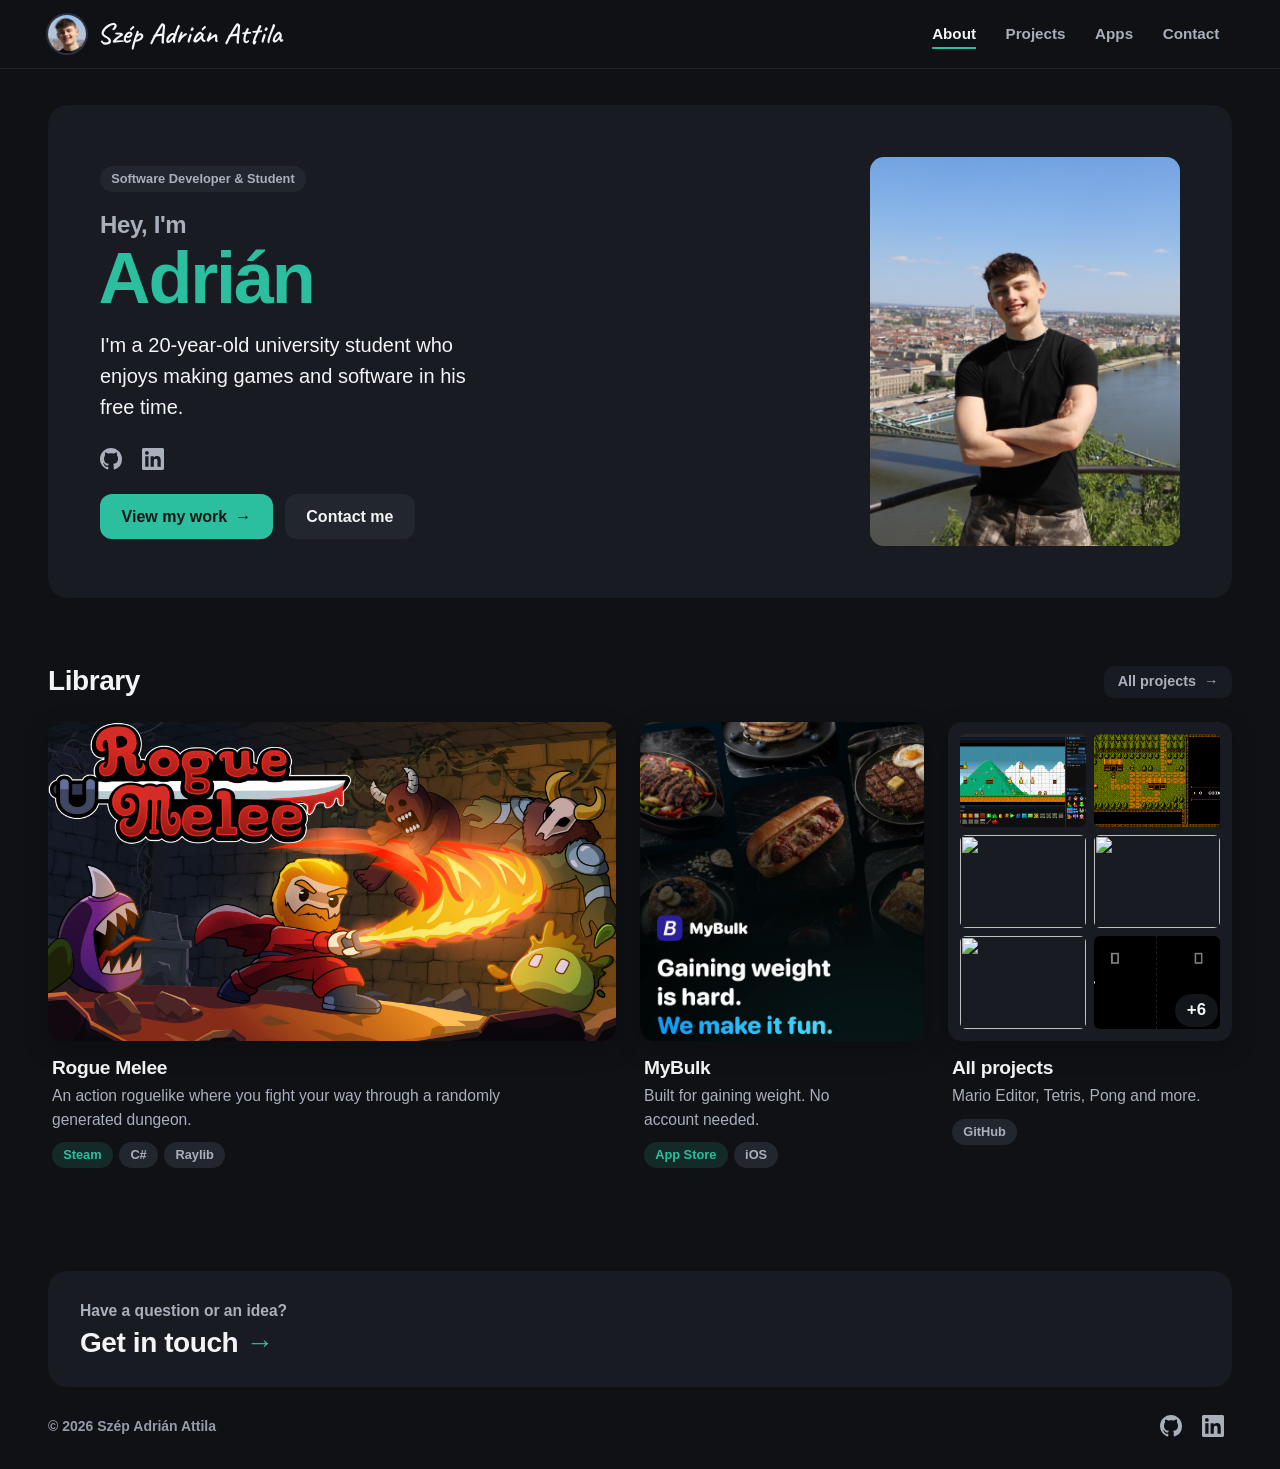
==== commit 7050a1c3: "New style for site done" ====
--- a/index.html
+++ b/index.html
@@ -5,7 +5,7 @@
     <meta name="viewport" content="width=device-width, initial-scale=1.0">
     <title>Szép Adrián Attila - About</title>
     <meta name="description" content="Szép Adrián Attila is a software developer and university student who makes games and apps.">
-    <meta name="theme-color" content="#15181e">
+    <meta name="theme-color" content="#0f1115">
     <meta property="og:type" content="website">
     <meta property="og:site_name" content="Szép Adrián Attila">
     <meta property="og:title" content="Szép Adrián Attila - About">
@@ -16,7 +16,7 @@
     <link rel="icon" href="favicon.svg" type="image/svg+xml">
     <link rel="preconnect" href="https://fonts.googleapis.com">
     <link rel="preconnect" href="https://fonts.gstatic.com" crossorigin>
-    <link rel="stylesheet" href="https://fonts.googleapis.com/css2?family=Caveat:wght@600&family=Nunito:ital,wght@0,400..900;1,400..900&display=swap">
+    <link rel="stylesheet" href="https://fonts.googleapis.com/css2?family=Caveat:wght@600&display=swap">
     <link rel="stylesheet" href="style/main.css">
     <link rel="stylesheet" href="style/index.css">
 </head>
@@ -29,16 +29,17 @@
                 <span class="when-closed">Menu</span><span class="when-open">Close</span>
             </button>
             <nav class="site-nav" id="site-nav" aria-label="Main">
-                <a href="index.html" aria-current="page"><span class="nav-num" aria-hidden="true">01</span>About</a>
-                <a href="projects.html"><span class="nav-num" aria-hidden="true">02</span>Projects</a>
-                <a href="apps.html"><span class="nav-num" aria-hidden="true">03</span>Apps</a>
-                <a href="contact.html"><span class="nav-num" aria-hidden="true">04</span>Contact</a>
+                <a href="index.html" aria-current="page">About</a>
+                <a href="projects.html">Projects</a>
+                <a href="apps.html">Apps</a>
+                <a href="contact.html">Contact</a>
             </nav>
         </div>
     </header>
 
     <main id="main">
         <section class="wrap hero">
+            <div class="hero-card">
             <div class="hero-text">
                 <span class="chip">Software Developer &amp; Student</span>
                 <h1>
@@ -46,49 +47,49 @@
                     <span class="hero-name">Adrián</span>
                 </h1>
                 <p class="hero-bio">I'm a 20-year-old university student who enjoys making games and software in his free time.</p>
+                <ul class="icon-links hero-social">
+                    <li><a class="icon-link" href="https://github.com/szepad/" target="_blank" rel="noopener" aria-label="GitHub"><svg viewBox="0 0 16 16" aria-hidden="true" focusable="false"><path d="M8 0C3.58 0 0 3.58 0 8c0 3.54 2.29 6.53 5.47 7.59.4.07.55-.17.55-.38 0-.19-.01-.82-.01-1.49-2.01.37-2.53-.49-2.69-.94-.09-.23-.48-.94-.82-1.13-.28-.15-.68-.52-.01-.53.63-.01 1.08.58 1.23.82.72 1.21 1.87.87 2.33.66.07-.52.28-.87.51-1.07-1.78-.2-3.64-.89-3.64-3.95 0-.87.31-1.59.82-2.15-.08-.2-.36-1.02.08-2.12 0 0 .67-.21 2.2.82.64-.18 1.32-.27 2-.27.68 0 1.36.09 2 .27 1.53-1.04 2.2-.82 2.2-.82.44 1.1.16 1.92.08 2.12.51.56.82 1.27.82 2.15 0 3.07-1.87 3.75-3.65 3.95.29.25.54.73.54 1.48 0 1.07-.01 1.93-.01 2.2 0 .21.15.46.55.38A8.013 8.013 0 0016 8c0-4.42-3.58-8-8-8z"/></svg></a></li>
+                    <li><a class="icon-link" href="https://www.linkedin.com/in/adrian-szep/" target="_blank" rel="noopener" aria-label="LinkedIn"><svg viewBox="0 0 24 24" aria-hidden="true" focusable="false"><path d="M20.447 20.452h-3.554v-5.569c0-1.328-.027-3.037-1.852-3.037-1.853 0-2.136 1.445-2.136 2.939v5.667H9.351V9h3.414v1.561h.046c.477-.9 1.637-1.85 3.37-1.85 3.601 0 4.267 2.37 4.267 5.455v6.286zM5.337 7.433a2.062 2.062 0 01-2.063-2.065 2.064 2.064 0 112.063 2.065zm1.782 13.019H3.555V9h3.564v11.452zM22.225 0H1.771C.792 0 0 .774 0 1.729v20.542C0 23.227.792 24 1.771 24h20.451C23.2 24 24 23.227 24 22.271V1.729C24 .774 23.2 0 22.222 0h.003z"/></svg></a></li>
+                </ul>
                 <div class="hero-actions">
                     <a class="btn btn-primary" href="projects.html">View my work <span class="arrow" aria-hidden="true">→</span></a>
                     <a class="btn" href="contact.html">Contact me</a>
                 </div>
-                <ul class="hero-links">
-                    <li><a class="pill" href="https://github.com/szepad/" target="_blank" rel="noopener">GitHub <span class="arrow arrow-ne" aria-hidden="true">↗</span></a></li>
-                    <li><a class="pill" href="https://www.linkedin.com/in/adrian-szep/" target="_blank" rel="noopener">LinkedIn <span class="arrow arrow-ne" aria-hidden="true">↗</span></a></li>
-                </ul>
             </div>
             <figure class="hero-portrait">
                 <img src="media/portrait.jpg" width="640" height="803" alt="A smiling young man in a black t-shirt and camo shorts with arms crossed, overlooking Budapest and the Danube.">
-                <figcaption>Overlooking Budapest and the Danube.</figcaption>
             </figure>
+            </div>
         </section>
 
         <section class="wrap library" aria-labelledby="library-title">
             <div class="shelf-head">
                 <h2 id="library-title">Library</h2>
-                <a class="pill" href="projects.html">All projects <span class="arrow" aria-hidden="true">→</span></a>
+                <a class="btn btn-sm" href="projects.html">All projects <span class="arrow" aria-hidden="true">→</span></a>
             </div>
             <div class="shelf">
-                <a class="tile tile-wide" href="projects.html#rogue-melee">
-                    <div class="tile-art">
-                        <img src="media/trailer_thumbnail.jpg" width="1920" height="1080" loading="lazy" alt="Rogue Melee key art: a red-caped hero blasting fire at a crowd of monsters.">
+                <div class="tile tile-wide">
+                    <a class="tile-art" href="projects.html#rogue-melee" aria-label="Rogue Melee">
+                        <img src="media/trailer_thumbnail.jpg" width="1920" height="1080" loading="lazy" alt="">
+                    </a>
+                    <div class="tile-info">
+                        <h3 class="tile-title">Rogue Melee</h3>
+                        <p class="tile-desc">An action roguelike where you fight your way through a randomly generated dungeon.</p>
+                        <ul class="chips"><li class="chip chip-accent">Steam</li><li class="chip">C#</li><li class="chip">Raylib</li></ul>
                     </div>
+                </div>
+                <div class="tile">
+                    <a class="tile-art" href="apps.html" aria-label="MyBulk">
+                        <img src="media/mybulk_cover.jpg" width="640" height="720" loading="lazy" alt="">
+                    </a>
                     <div class="tile-info">
-                        <span class="tile-title">Rogue Melee</span>
-                        <span class="tile-desc">An action roguelike where you fight your way through a randomly generated dungeon.</span>
-                        <span class="chips"><span class="chip chip-accent">On Steam</span><span class="chip">C#</span><span class="chip">Raylib</span></span>
+                        <h3 class="tile-title">MyBulk</h3>
+                        <p class="tile-desc">Built for gaining weight. No account needed.</p>
+                        <ul class="chips"><li class="chip chip-accent">App Store</li><li class="chip">iOS</li></ul>
                     </div>
-                </a>
-                <a class="tile" href="apps.html">
-                    <div class="tile-art tile-art-indigo">
-                        <img src="media/bulkr-icon.png" width="1024" height="1024" loading="lazy" alt="MyBulk app icon">
-                    </div>
-                    <div class="tile-info">
-                        <span class="tile-title">MyBulk</span>
-                        <span class="tile-desc">Built for gaining weight. No account needed.</span>
-                        <span class="chips"><span class="chip chip-accent">App Store</span><span class="chip">iOS</span></span>
-                    </div>
-                </a>
-                <a class="tile" href="projects.html#more">
-                    <div class="tile-art tile-art-stack">
+                </div>
+                <div class="tile">
+                    <a class="tile-art tile-art-stack" href="projects.html#more" aria-label="All projects">
                         <img src="media/mario_editor.png" alt="" loading="lazy">
                         <img src="media/rpg2.png" alt="" loading="lazy">
                         <img src="media/shmup.png" class="img-top" alt="" loading="lazy">
@@ -96,13 +97,13 @@
                         <img src="media/tetris.png" alt="" loading="lazy">
                         <img src="media/pong.png" alt="" loading="lazy">
                         <span class="stack-count" aria-hidden="true">+6</span>
+                    </a>
+                    <div class="tile-info">
+                        <h3 class="tile-title">All projects</h3>
+                        <p class="tile-desc">Mario Editor, Tetris, Pong and more.</p>
+                        <ul class="chips"><li class="chip">GitHub</li></ul>
                     </div>
-                    <div class="tile-info">
-                        <span class="tile-title">All projects</span>
-                        <span class="tile-desc">Mario Editor, Tetris, Pong and more.</span>
-                        <span class="chips"><span class="chip">GitHub</span></span>
-                    </div>
-                </a>
+                </div>
             </div>
         </section>
     </main>
@@ -115,9 +116,9 @@
             </a>
             <div class="footer-meta">
                 <span>&copy; 2026 Szép Adrián Attila</span>
-                <ul class="footer-links">
-                    <li><a class="pill" href="https://github.com/szepad/" target="_blank" rel="noopener">GitHub ↗</a></li>
-                    <li><a class="pill" href="https://www.linkedin.com/in/adrian-szep/" target="_blank" rel="noopener">LinkedIn ↗</a></li>
+                <ul class="footer-links icon-links">
+                    <li><a class="icon-link" href="https://github.com/szepad/" target="_blank" rel="noopener" aria-label="GitHub"><svg viewBox="0 0 16 16" aria-hidden="true" focusable="false"><path d="M8 0C3.58 0 0 3.58 0 8c0 3.54 2.29 6.53 5.47 7.59.4.07.55-.17.55-.38 0-.19-.01-.82-.01-1.49-2.01.37-2.53-.49-2.69-.94-.09-.23-.48-.94-.82-1.13-.28-.15-.68-.52-.01-.53.63-.01 1.08.58 1.23.82.72 1.21 1.87.87 2.33.66.07-.52.28-.87.51-1.07-1.78-.2-3.64-.89-3.64-3.95 0-.87.31-1.59.82-2.15-.08-.2-.36-1.02.08-2.12 0 0 .67-.21 2.2.82.64-.18 1.32-.27 2-.27.68 0 1.36.09 2 .27 1.53-1.04 2.2-.82 2.2-.82.44 1.1.16 1.92.08 2.12.51.56.82 1.27.82 2.15 0 3.07-1.87 3.75-3.65 3.95.29.25.54.73.54 1.48 0 1.07-.01 1.93-.01 2.2 0 .21.15.46.55.38A8.013 8.013 0 0016 8c0-4.42-3.58-8-8-8z"/></svg></a></li>
+                    <li><a class="icon-link" href="https://www.linkedin.com/in/adrian-szep/" target="_blank" rel="noopener" aria-label="LinkedIn"><svg viewBox="0 0 24 24" aria-hidden="true" focusable="false"><path d="M20.447 20.452h-3.554v-5.569c0-1.328-.027-3.037-1.852-3.037-1.853 0-2.136 1.445-2.136 2.939v5.667H9.351V9h3.414v1.561h.046c.477-.9 1.637-1.85 3.37-1.85 3.601 0 4.267 2.37 4.267 5.455v6.286zM5.337 7.433a2.062 2.062 0 01-2.063-2.065 2.064 2.064 0 112.063 2.065zm1.782 13.019H3.555V9h3.564v11.452zM22.225 0H1.771C.792 0 0 .774 0 1.729v20.542C0 23.227.792 24 1.771 24h20.451C23.2 24 24 23.227 24 22.271V1.729C24 .774 23.2 0 22.222 0h.003z"/></svg></a></li>
                 </ul>
             </div>
         </div>
--- a/style/main.css
+++ b/style/main.css
@@ -1,19 +1,19 @@
 /* ==========================================================================
    Shared styles: "game library" design system
-   Dark graphite surfaces, rounded Nunito type, and a teal selection ring
-   (like a console cursor) on everything you can hover or focus.
+   Dark graphite surfaces, the system sans-serif, and a teal selection ring
+   (like a console cursor) around cover art you can hover or focus.
    ========================================================================== */
 
 :root {
-    --bg: #15181e;
-    --surface: #1e2128;
-    --surface-2: #272b34;
-    --surface-3: #313643;
+    --bg: #0f1115;
+    --surface: #181b21;
+    --surface-2: #22262e;
+    --surface-3: #2c313b;
     --line: rgba(255, 255, 255, 0.08);
 
-    --text: #f1f2f4;
-    --text-soft: #aab0bc;
-    --text-muted: #9298a5;
+    --text: #f3f4f6;
+    --text-soft: #a9afbb;
+    --text-muted: #959ba8;
 
     --teal: #2bbf9f;          /* brand + selection ring */
     --teal-hover: #5fd3b9;
@@ -27,12 +27,17 @@
     --success: #5fd38f;
     --danger: #ff8f7a;
 
-    --font: 'Nunito', ui-rounded, system-ui, sans-serif;
+    /* The visitor's own system font: SF Pro on Apple, Segoe UI on Windows, Roboto on Android */
+    --font: -apple-system, BlinkMacSystemFont, 'Segoe UI', Roboto, 'Helvetica Neue', Arial, sans-serif;
     --font-hand: 'Caveat', cursive;
 
-    --r-sm: 12px;
-    --r-md: 18px;
-    --r-lg: 24px;
+    /* Corner scale: only small tags and the avatar are fully round */
+    --r-xs: 8px;     /* tiny controls (Copy) */
+    --r-sm: 10px;    /* inputs, nav tabs, small buttons */
+    --r-btn: 12px;   /* buttons */
+    --r-md: 14px;    /* cover art, small cards */
+    --r-lg: 20px;    /* panels */
+
     --gutter: clamp(16px, 4vw, 48px);
     --max: 1200px;
     --header-h: 68px;
@@ -95,7 +100,7 @@
 h1,
 h2,
 h3 {
-    font-weight: 800;
+    font-weight: 700;
     line-height: 1.1;
     letter-spacing: -0.015em;
     text-wrap: balance;
@@ -147,10 +152,10 @@
     left: var(--gutter);
     z-index: 200;
     padding: 0.6rem 1.1rem;
-    border-radius: 999px;
+    border-radius: var(--r-sm);
     background: var(--teal);
     color: var(--on-teal);
-    font-weight: 800;
+    font-weight: 700;
     text-decoration: none;
 }
 
@@ -181,7 +186,7 @@
     display: inline-flex;
     align-items: center;
     gap: 0.7rem;
-    border-radius: 999px;
+    border-radius: var(--r-sm);
     color: var(--text);
     text-decoration: none;
 }
@@ -207,36 +212,35 @@
 }
 
 .site-nav a {
-    padding: 0.5rem 1rem;
-    border-radius: 999px;
+    padding: 0.5rem 0.8rem;
+    border-radius: var(--r-sm);
     color: var(--text-soft);
-    font-weight: 700;
+    font-weight: 600;
     font-size: 0.95rem;
     text-decoration: none;
     transition: background-color 0.15s ease, color 0.15s ease;
 }
 
 .site-nav a:hover {
-    background: var(--surface);
-    color: var(--text);
-}
-
+    color: var(--text);
+}
+
+/* The current page is underlined in teal */
 .site-nav a[aria-current="page"] {
-    background: var(--surface-2);
-    color: var(--text);
-}
-
-.site-nav .nav-num {
-    display: none;
+    color: var(--text);
+    text-decoration: underline;
+    text-decoration-color: var(--teal);
+    text-decoration-thickness: 2px;
+    text-underline-offset: 8px;
 }
 
 .menu-toggle {
     display: none;
-    padding: 0.5rem 1.1rem;
+    padding: 0.5rem 1rem;
     border: 0;
-    border-radius: 999px;
+    border-radius: var(--r-sm);
     background: var(--surface);
-    font-weight: 800;
+    font-weight: 700;
     font-size: 0.95rem;
     cursor: pointer;
 }
@@ -250,6 +254,7 @@
     display: inline;
 }
 
+/* Phones: a plain dropdown list of the four pages */
 @media (max-width: 760px) {
     .menu-toggle {
         display: block;
@@ -262,8 +267,8 @@
         left: var(--gutter);
         right: var(--gutter);
         flex-direction: column;
-        gap: 0.25rem;
-        padding: 0.5rem;
+        gap: 2px;
+        padding: 6px;
         border-radius: var(--r-lg);
         background: var(--surface);
         box-shadow: 0 20px 40px rgba(0, 0, 0, 0.45);
@@ -275,25 +280,18 @@
     }
 
     .site-nav a {
-        display: flex;
-        align-items: baseline;
-        gap: 0.9rem;
-        padding: 0.9rem 1rem;
+        padding: 0.85rem 1rem;
         border-radius: var(--r-md);
-        font-size: 1.3rem;
-        font-weight: 800;
+        font-size: 1.1rem;
         color: var(--text);
     }
 
+    .site-nav a:hover {
+        background: var(--surface-2);
+    }
+
     .site-nav a[aria-current="page"] {
-        background: var(--surface-2);
-    }
-
-    .site-nav .nav-num {
-        display: inline;
-        font-size: 0.8rem;
-        font-weight: 700;
-        color: var(--text-muted);
+        text-underline-offset: 6px;
     }
 }
 
@@ -308,19 +306,19 @@
     to { opacity: 1; transform: translateY(0); }
 }
 
-/* ---------- Buttons, pills, chips ---------- */
+/* ---------- Buttons and tags ---------- */
 
 .btn {
     display: inline-flex;
     align-items: center;
     justify-content: center;
     gap: 0.5rem;
-    padding: 0.85rem 1.5rem;
+    padding: 0.8rem 1.35rem;
     border: 0;
-    border-radius: 999px;
+    border-radius: var(--r-btn);
     background: var(--surface-2);
     color: var(--text);
-    font-weight: 800;
+    font-weight: 700;
     font-size: 1rem;
     line-height: 1.2;
     text-decoration: none;
@@ -333,6 +331,16 @@
     color: var(--btn-text);
 }
 
+/* A smaller, quieter button for secondary links ("All projects", "Back") */
+.btn-sm {
+    padding: 0.45rem 0.85rem;
+    border-radius: var(--r-sm);
+    background: var(--surface);
+    color: var(--text-soft);
+    font-size: 0.9rem;
+    font-weight: 600;
+}
+
 .btn:active {
     transform: scale(0.97);
 }
@@ -347,6 +355,11 @@
         background: var(--surface-3);
     }
 
+    .btn-sm:hover {
+        background: var(--surface-2);
+        color: var(--text);
+    }
+
     .btn-primary:hover {
         background: var(--btn-bg-hover);
     }
@@ -364,25 +377,6 @@
 
 a:hover .arrow-ne {
     transform: translate(2px, -2px);
-}
-
-.pill {
-    display: inline-flex;
-    align-items: center;
-    gap: 0.4rem;
-    padding: 0.45rem 0.95rem;
-    border-radius: 999px;
-    background: var(--surface);
-    color: var(--text-soft);
-    font-weight: 700;
-    font-size: 0.9rem;
-    text-decoration: none;
-    transition: background-color 0.15s ease, color 0.15s ease;
-}
-
-.pill:hover {
-    background: var(--surface-2);
-    color: var(--text);
 }
 
 .chips {
@@ -400,7 +394,7 @@
     background: var(--surface-2);
     color: var(--text-soft);
     font-size: 0.8rem;
-    font-weight: 700;
+    font-weight: 600;
     line-height: 1.4;
     white-space: nowrap;
 }
@@ -410,29 +404,31 @@
     color: var(--teal);
 }
 
-/* ---------- Tiles: the library "cover art" with the selection ring ---------- */
+/* ---------- Tiles: only the cover art is the link, and it gets the ring ---------- */
 
 .tile {
-    display: block;
-    color: var(--text);
-    text-decoration: none;
-    border-radius: var(--r-md);
-}
-
-.tile:focus-visible {
-    outline: none;
+    color: var(--text);
 }
 
 .tile-art {
     position: relative;
     display: block;
+    width: 100%;
     overflow: hidden;
+    padding: 0;
+    border: 0;
     border-radius: var(--r-md);
     background: var(--surface);
+    color: var(--text);
     outline: 3px solid transparent;
     outline-offset: 4px;
     box-shadow: 0 8px 24px rgba(0, 0, 0, 0.25);
     transition: outline-color 0.15s ease, transform 0.15s ease;
+}
+
+a.tile-art,
+button.tile-art {
+    cursor: pointer;
 }
 
 .tile-art img,
@@ -442,13 +438,14 @@
     object-fit: cover;
 }
 
-.tile:focus-visible .tile-art {
+.tile-art:focus-visible {
     outline-color: var(--teal);
     transform: translateY(-3px);
 }
 
 @media (hover: hover) {
-    .tile:hover .tile-art {
+    a.tile-art:hover,
+    button.tile-art:hover {
         outline-color: var(--teal);
         transform: translateY(-3px);
     }
@@ -461,7 +458,7 @@
 .tile-title {
     display: block;
     font-size: 1.2rem;
-    font-weight: 800;
+    font-weight: 700;
     line-height: 1.25;
 }
 
@@ -495,18 +492,14 @@
 /* ---------- Page heading ---------- */
 
 .page-head {
-    padding-top: clamp(2.5rem, 6vw, 4.5rem);
-    padding-bottom: clamp(1.75rem, 4vw, 2.75rem);
+    padding-top: clamp(2.25rem, 5vw, 3.75rem);
+    padding-bottom: clamp(1.5rem, 3vw, 2.25rem);
 }
 
 .page-head h1 {
-    font-size: clamp(2.75rem, 7vw, 4.5rem);
-    font-weight: 900;
+    font-size: clamp(2.25rem, 5vw, 3.25rem);
+    font-weight: 800;
     letter-spacing: -0.025em;
-}
-
-.page-head .chips {
-    margin-top: 1rem;
 }
 
 /* ---------- Footer ---------- */
@@ -518,7 +511,7 @@
 
 .footer-tile {
     display: block;
-    padding: clamp(1.75rem, 4vw, 2.75rem);
+    padding: clamp(1.25rem, 3vw, 1.75rem) clamp(1.25rem, 3vw, 2rem);
     border-radius: var(--r-lg);
     background: var(--surface);
     color: var(--text);
@@ -542,17 +535,17 @@
 .footer-tile .footer-q {
     display: block;
     color: var(--text-soft);
-    font-size: clamp(1.05rem, 2vw, 1.3rem);
-    font-weight: 700;
+    font-size: 0.975rem;
+    font-weight: 600;
 }
 
 .footer-tile .footer-cta {
     display: block;
-    margin-top: 0.25rem;
-    font-size: clamp(1.9rem, 4.5vw, 3rem);
-    font-weight: 900;
-    letter-spacing: -0.02em;
-    line-height: 1.1;
+    margin-top: 0.15rem;
+    font-size: clamp(1.35rem, 2.6vw, 1.75rem);
+    font-weight: 800;
+    letter-spacing: -0.015em;
+    line-height: 1.2;
 }
 
 .footer-tile .footer-cta .arrow {
@@ -565,7 +558,7 @@
     align-items: center;
     flex-wrap: wrap;
     gap: 0.75rem 1.5rem;
-    padding-top: 1.5rem;
+    padding-top: 1.25rem;
     color: var(--text-muted);
     font-size: 0.875rem;
     font-weight: 600;
@@ -573,7 +566,35 @@
 
 .footer-links {
     display: flex;
-    gap: 0.4rem;
+    gap: 0.5rem;
+    list-style: none;
+}
+
+/* GitHub / LinkedIn: just the icons, with a comfortable click area around them */
+.icon-link {
+    display: grid;
+    place-items: center;
+    width: 38px;
+    height: 38px;
+    border-radius: var(--r-sm);
+    color: var(--text-soft);
+    transition: color 0.15s ease, transform 0.15s ease;
+}
+
+.icon-link svg {
+    width: 22px;
+    height: 22px;
+    fill: currentColor;
+}
+
+.icon-link:hover {
+    color: var(--text);
+    transform: translateY(-2px);
+}
+
+.icon-links {
+    display: flex;
+    gap: 0.25rem;
     list-style: none;
 }
 
@@ -605,12 +626,12 @@
     top: 1rem;
     right: var(--gutter);
     z-index: 1;
-    padding: 0.55rem 1.1rem;
+    padding: 0.55rem 1rem;
     border: 0;
-    border-radius: 999px;
+    border-radius: var(--r-sm);
     background: var(--surface-2);
     color: var(--text);
-    font-weight: 800;
+    font-weight: 700;
     cursor: pointer;
     transition: background-color 0.15s ease;
 }
--- a/style/index.css
+++ b/style/index.css
@@ -1,12 +1,18 @@
 /* ---------- Hero ---------- */
 
+/* The intro sits in its own card, so it reads as one block separate from the Library */
 .hero {
+    padding-top: clamp(1.25rem, 3vw, 2.25rem);
+}
+
+.hero-card {
     display: grid;
     grid-template-columns: repeat(12, minmax(0, 1fr));
     column-gap: 24px;
     align-items: center;
-    padding-top: clamp(2.5rem, 7vw, 5.5rem);
-    padding-bottom: clamp(3rem, 7vw, 5.5rem);
+    padding: clamp(1.5rem, 4.5vw, 3.25rem);
+    border-radius: var(--r-lg);
+    background: var(--surface);
 }
 
 .hero-text {
@@ -14,67 +20,65 @@
 }
 
 .hero h1 {
-    margin-top: 1.5rem;
+    margin-top: 1.25rem;
 }
 
 .hero-greeting {
     display: block;
-    font-size: clamp(1.5rem, 3vw, 2.1rem);
-    font-weight: 800;
+    font-size: clamp(1.2rem, 2.2vw, 1.5rem);
+    font-weight: 700;
     color: var(--text-soft);
 }
 
 .hero-name {
     display: block;
-    margin-top: 0.1em;
-    margin-left: -0.03em;
-    font-size: clamp(4rem, 12vw, 8.5rem);
-    font-weight: 900;
-    line-height: 0.95;
-    letter-spacing: -0.035em;
+    margin-top: 0.05em;
+    margin-left: -0.02em;
+    font-size: clamp(2.75rem, 6vw, 4.5rem);
+    font-weight: 800;
+    line-height: 1;
+    letter-spacing: -0.03em;
     color: var(--teal);
 }
 
 .hero-bio {
-    max-width: 30ch;
-    margin-top: 1.75rem;
-    font-size: clamp(1.15rem, 1.8vw, 1.35rem);
+    max-width: 34ch;
+    margin-top: 1rem;
+    font-size: clamp(1.1rem, 1.6vw, 1.25rem);
     font-weight: 500;
-    line-height: 1.5;
+    line-height: 1.55;
+}
+
+/* GitHub / LinkedIn, the same icons as in the footer. The negative margin lines
+   the first icon up with the text (each icon has a little click area around it). */
+.hero-social {
+    margin: 1.1rem 0 0 -8px;
 }
 
 .hero-actions {
     display: flex;
     flex-wrap: wrap;
     gap: 0.75rem;
-    margin-top: 2rem;
-}
-
-.hero-links {
-    display: flex;
-    flex-wrap: wrap;
-    gap: 0.4rem;
-    margin-top: 1.25rem;
-    list-style: none;
+    margin-top: 1rem;
 }
 
 .hero-portrait {
     grid-column: 9 / span 4;
+    justify-self: end;
+    width: 100%;
+    max-width: 310px;
 }
 
 .hero-portrait img {
     width: 100%;
     height: auto;
-    border-radius: 28px;
-    box-shadow: 0 18px 40px rgba(0, 0, 0, 0.4);
+    border-radius: var(--r-md);
 }
 
-.hero-portrait figcaption {
-    margin-top: 0.75rem;
-    text-align: center;
-    font-size: 0.875rem;
-    font-weight: 600;
-    color: var(--text-muted);
+/* ---------- Library ---------- */
+
+.library {
+    margin-top: clamp(2.75rem, 6vw, 4.25rem);
 }
 
 /* ---------- Library shelf ---------- */
@@ -96,20 +100,6 @@
     aspect-ratio: 8 / 9;
 }
 
-.tile-art-indigo {
-    display: grid;
-    place-items: center;
-    background: var(--indigo);
-}
-
-.tile-art .tile-icon,
-.tile-art-indigo img {
-    width: 46%;
-    height: auto;
-    border-radius: 22.5%;
-    box-shadow: 0 14px 30px rgba(0, 0, 0, 0.35);
-}
-
 .tile-art-stack {
     display: grid;
     grid-template-columns: 1fr 1fr;
@@ -119,7 +109,7 @@
 }
 
 .tile-art-stack img {
-    border-radius: 8px;
+    border-radius: 6px;
 }
 
 .tile-art-stack img.img-top {
@@ -133,8 +123,8 @@
     padding: 0.2rem 0.75rem;
     border-radius: 999px;
     background: rgba(21, 24, 30, 0.88);
-    font-size: 1.1rem;
-    font-weight: 900;
+    font-size: 1.05rem;
+    font-weight: 800;
 }
 
 /* ---------- Smaller screens ---------- */
@@ -145,10 +135,12 @@
     }
 }
 
+/* Phones: everything left-aligned and full width */
 @media (max-width: 760px) {
-    .hero {
+    .hero-card {
         grid-template-columns: 1fr;
-        row-gap: 2.5rem;
+        row-gap: 2rem;
+        padding: 1.5rem 1.25rem 1.25rem;
     }
 
     .hero-text,
@@ -157,7 +149,26 @@
     }
 
     .hero-portrait {
-        max-width: 340px;
+        max-width: none;
+    }
+
+    .hero-bio {
+        max-width: none;
+    }
+
+    .hero-actions {
+        flex-direction: column;
+    }
+
+    .hero-actions .btn {
+        width: 100%;
+    }
+
+    /* Full width, cropped square so the photo doesn't get very tall */
+    .hero-portrait img {
+        aspect-ratio: 1 / 1;
+        object-fit: cover;
+        object-position: 50% 38%;
     }
 
     /* The library becomes a swipeable shelf, like a console's home row */
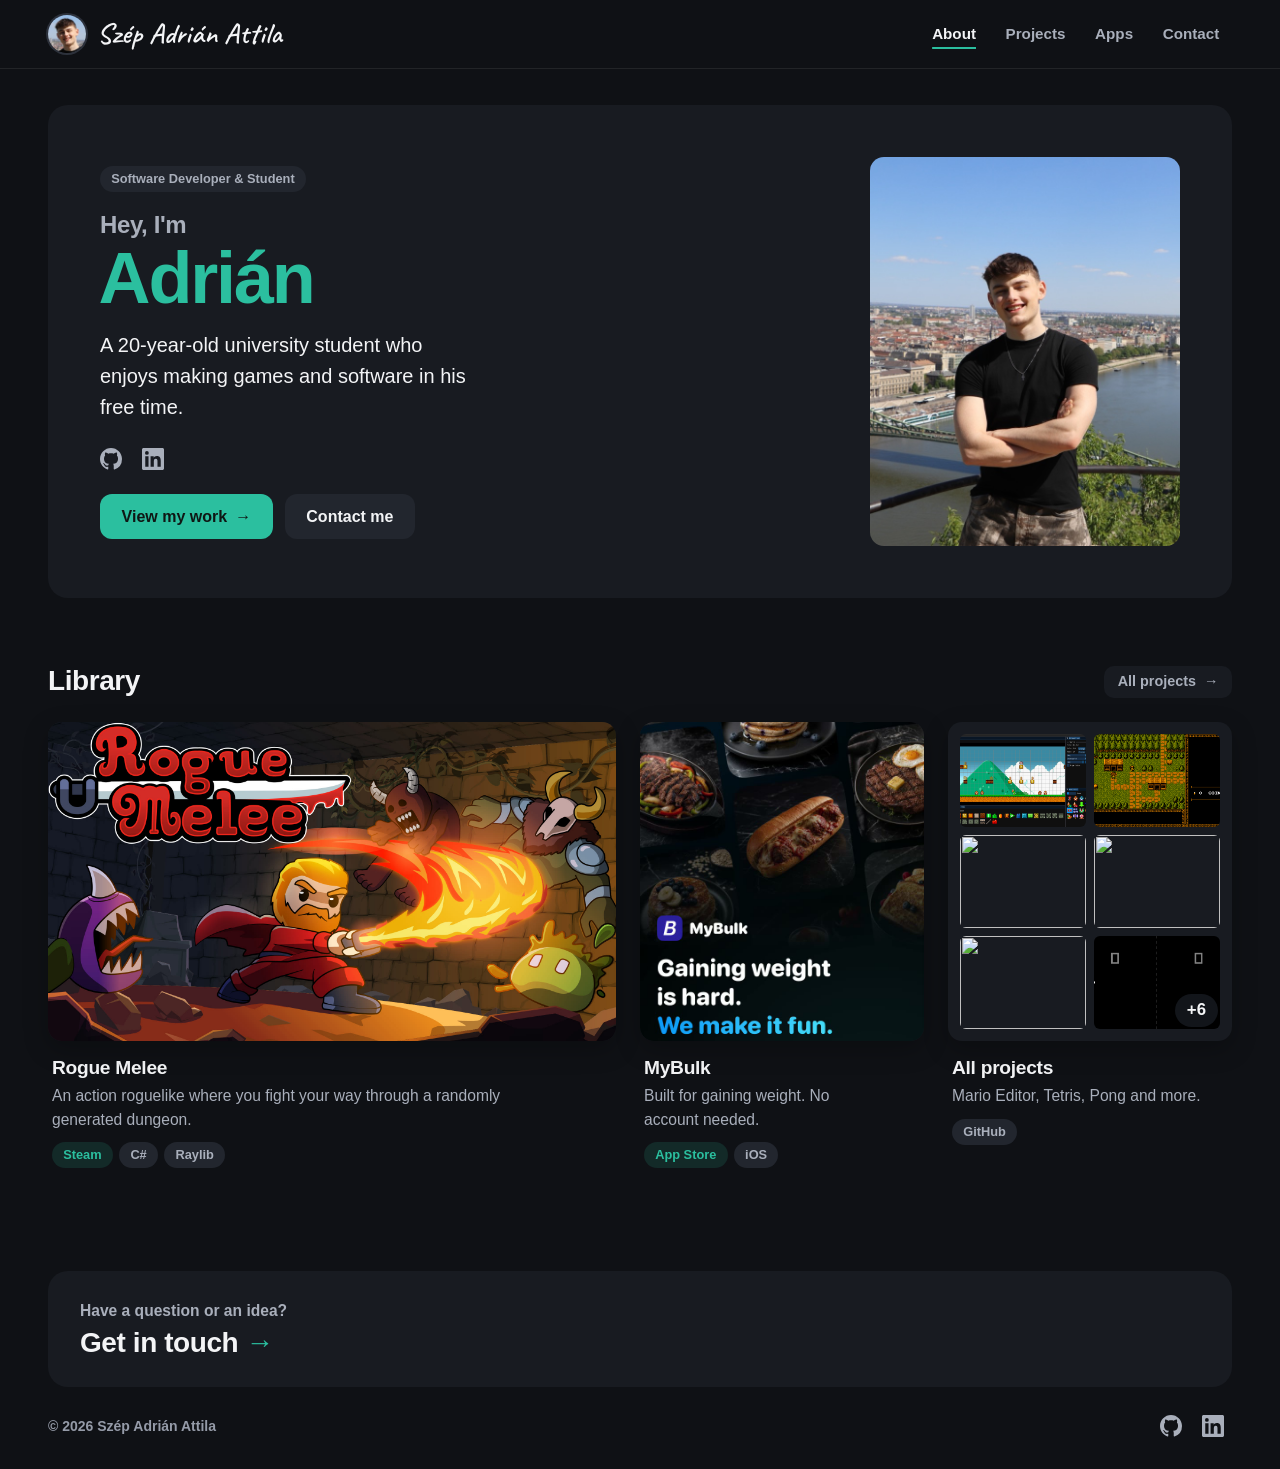
==== commit 31d0097c: "Fixed weird phrasing" ====
--- a/index.html
+++ b/index.html
@@ -46,7 +46,7 @@
                     <span class="hero-greeting">Hey, I'm</span>
                     <span class="hero-name">Adrián</span>
                 </h1>
-                <p class="hero-bio">I'm a 20-year-old university student who enjoys making games and software in his free time.</p>
+                <p class="hero-bio">A 20-year-old university student who enjoys making games and software in his free time.</p>
                 <ul class="icon-links hero-social">
                     <li><a class="icon-link" href="https://github.com/szepad/" target="_blank" rel="noopener" aria-label="GitHub"><svg viewBox="0 0 16 16" aria-hidden="true" focusable="false"><path d="M8 0C3.58 0 0 3.58 0 8c0 3.54 2.29 6.53 5.47 7.59.4.07.55-.17.55-.38 0-.19-.01-.82-.01-1.49-2.01.37-2.53-.49-2.69-.94-.09-.23-.48-.94-.82-1.13-.28-.15-.68-.52-.01-.53.63-.01 1.08.58 1.23.82.72 1.21 1.87.87 2.33.66.07-.52.28-.87.51-1.07-1.78-.2-3.64-.89-3.64-3.95 0-.87.31-1.59.82-2.15-.08-.2-.36-1.02.08-2.12 0 0 .67-.21 2.2.82.64-.18 1.32-.27 2-.27.68 0 1.36.09 2 .27 1.53-1.04 2.2-.82 2.2-.82.44 1.1.16 1.92.08 2.12.51.56.82 1.27.82 2.15 0 3.07-1.87 3.75-3.65 3.95.29.25.54.73.54 1.48 0 1.07-.01 1.93-.01 2.2 0 .21.15.46.55.38A8.013 8.013 0 0016 8c0-4.42-3.58-8-8-8z"/></svg></a></li>
                     <li><a class="icon-link" href="https://www.linkedin.com/in/adrian-szep/" target="_blank" rel="noopener" aria-label="LinkedIn"><svg viewBox="0 0 24 24" aria-hidden="true" focusable="false"><path d="M20.447 20.452h-3.554v-5.569c0-1.328-.027-3.037-1.852-3.037-1.853 0-2.136 1.445-2.136 2.939v5.667H9.351V9h3.414v1.561h.046c.477-.9 1.637-1.85 3.37-1.85 3.601 0 4.267 2.37 4.267 5.455v6.286zM5.337 7.433a2.062 2.062 0 01-2.063-2.065 2.064 2.064 0 112.063 2.065zm1.782 13.019H3.555V9h3.564v11.452zM22.225 0H1.771C.792 0 0 .774 0 1.729v20.542C0 23.227.792 24 1.771 24h20.451C23.2 24 24 23.227 24 22.271V1.729C24 .774 23.2 0 22.222 0h.003z"/></svg></a></li>
